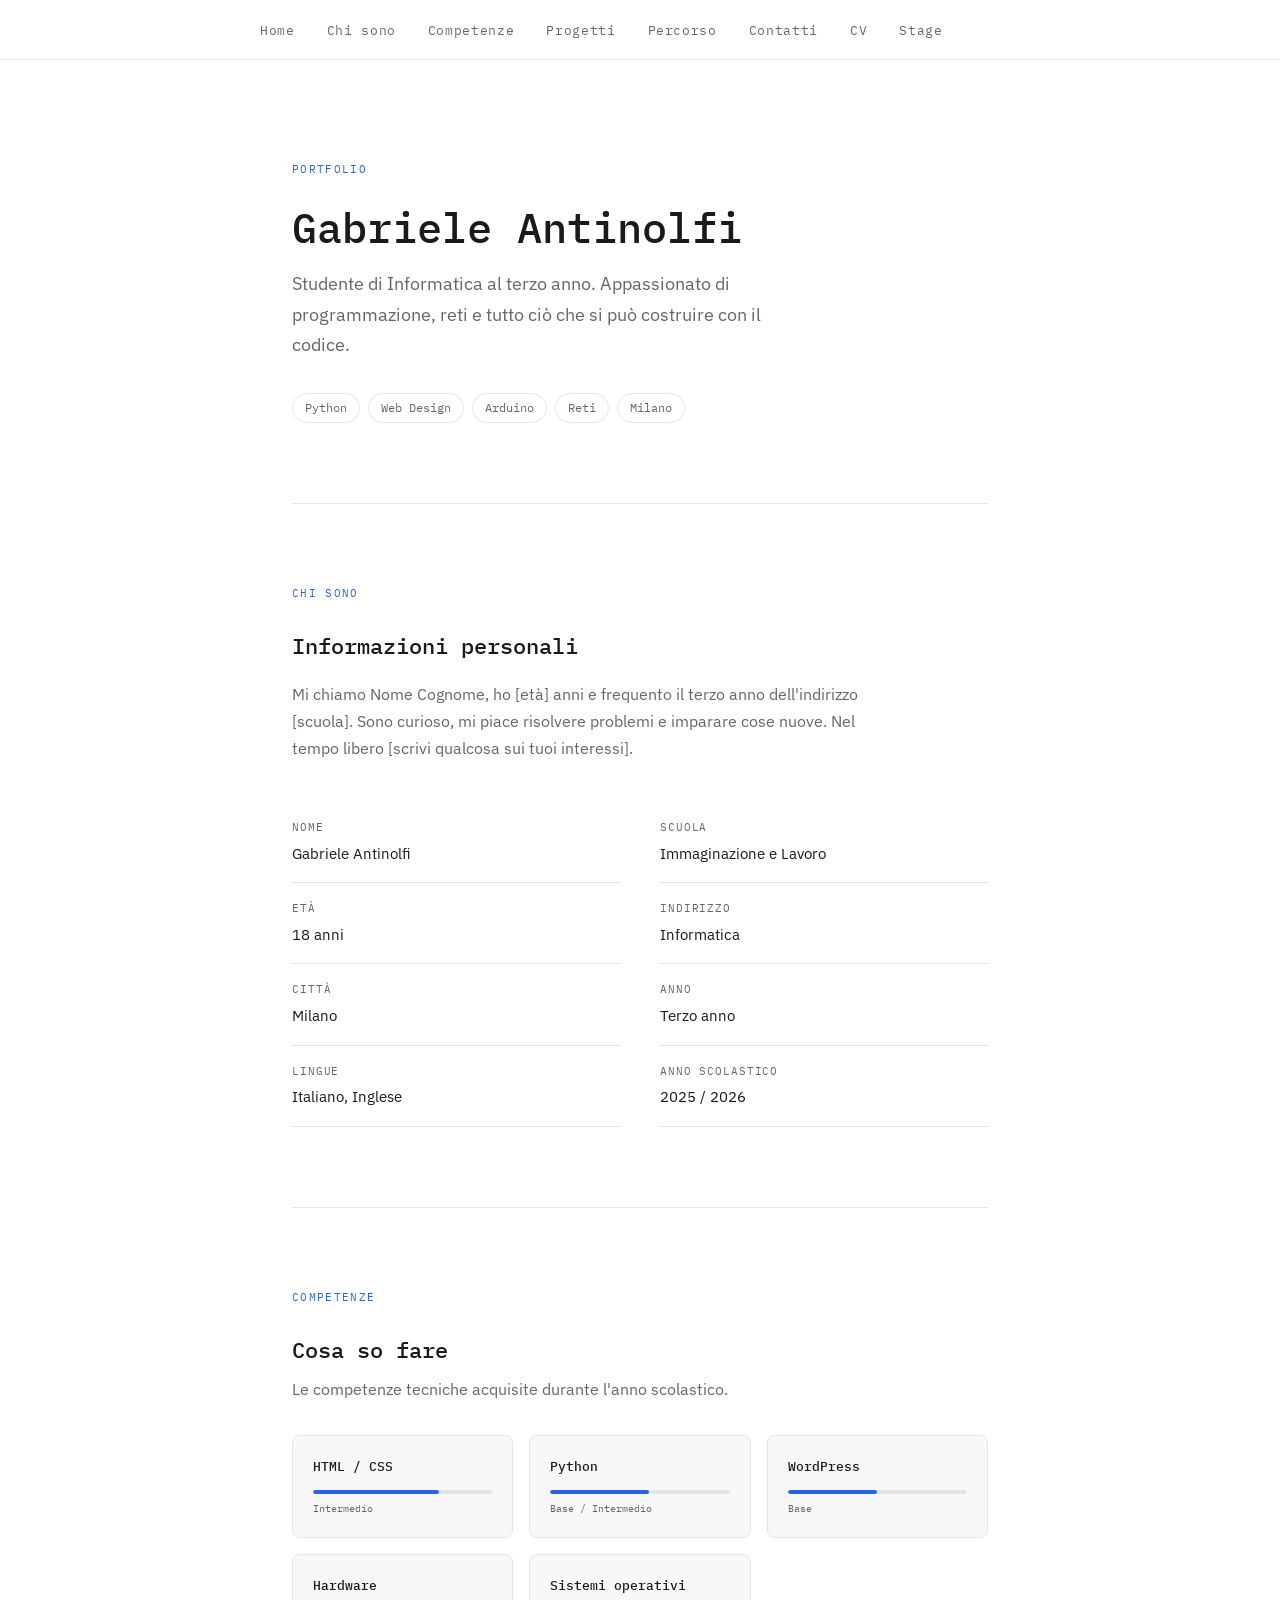
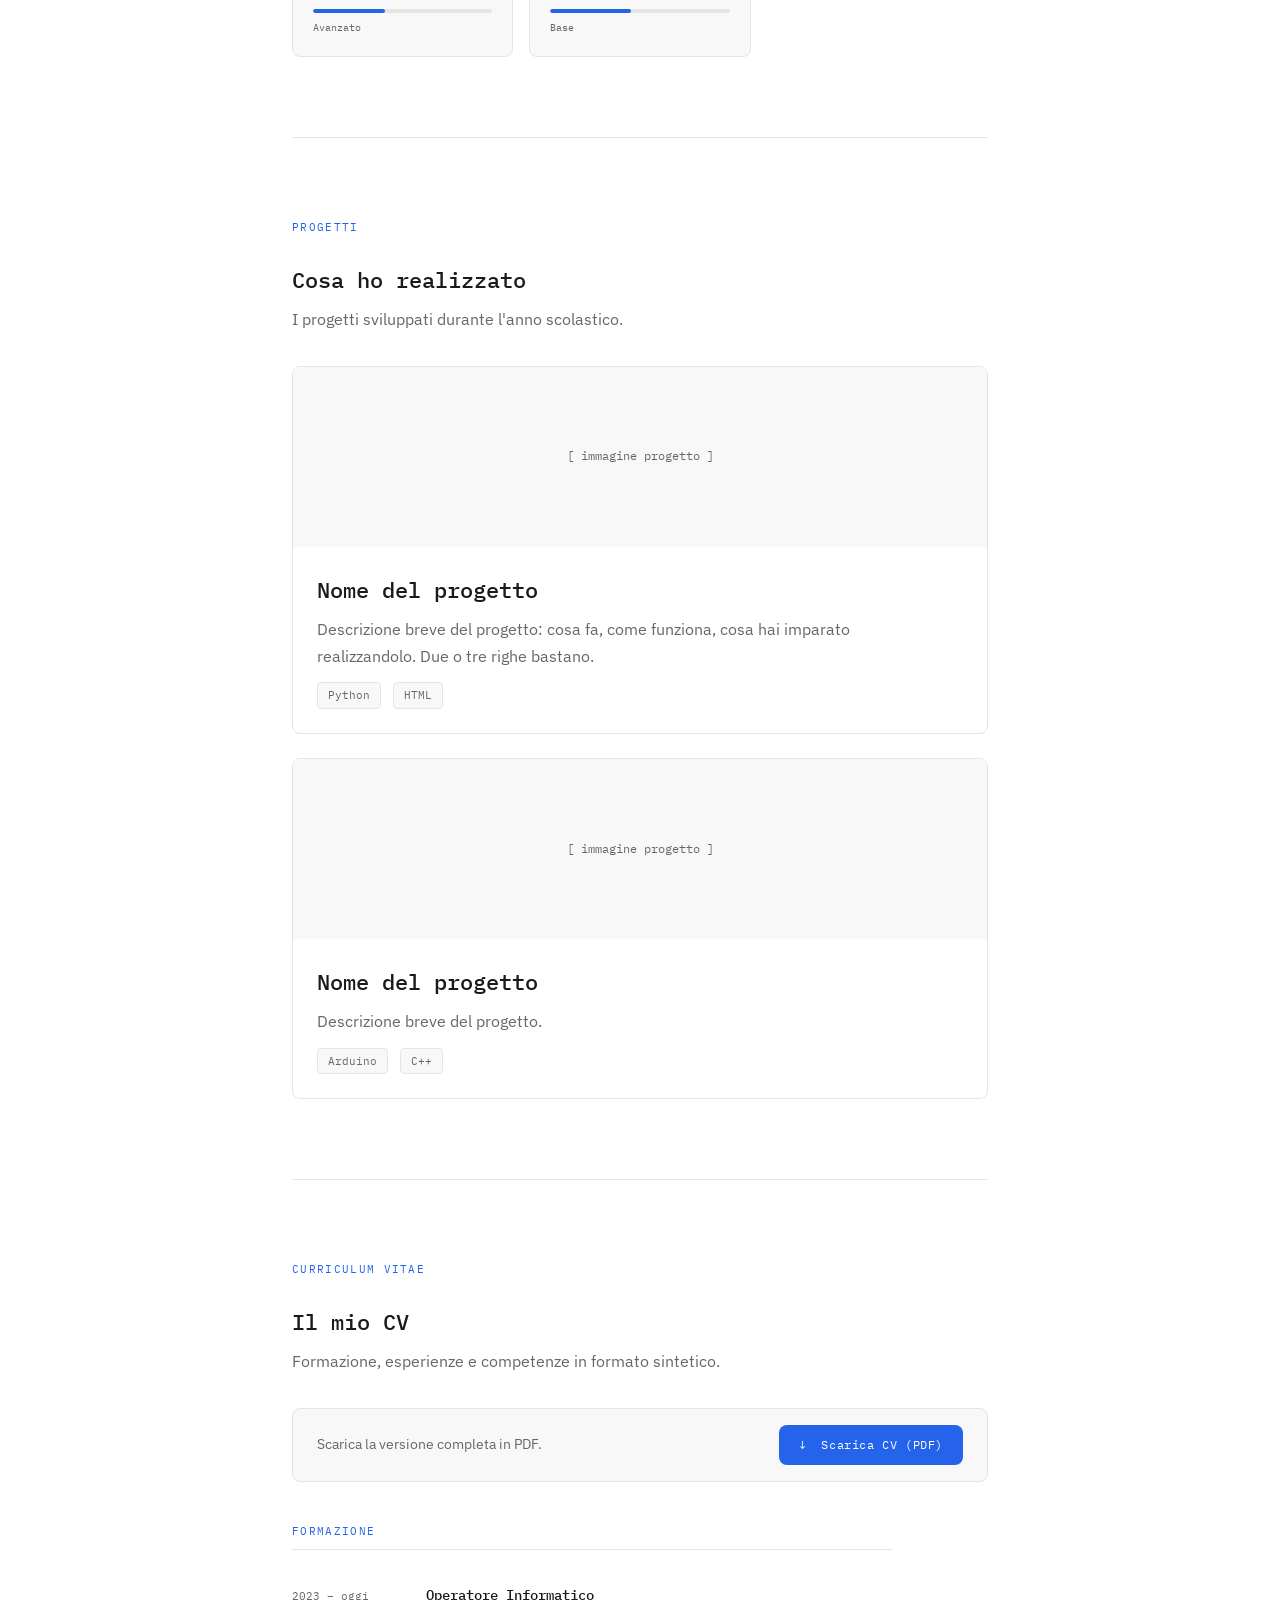
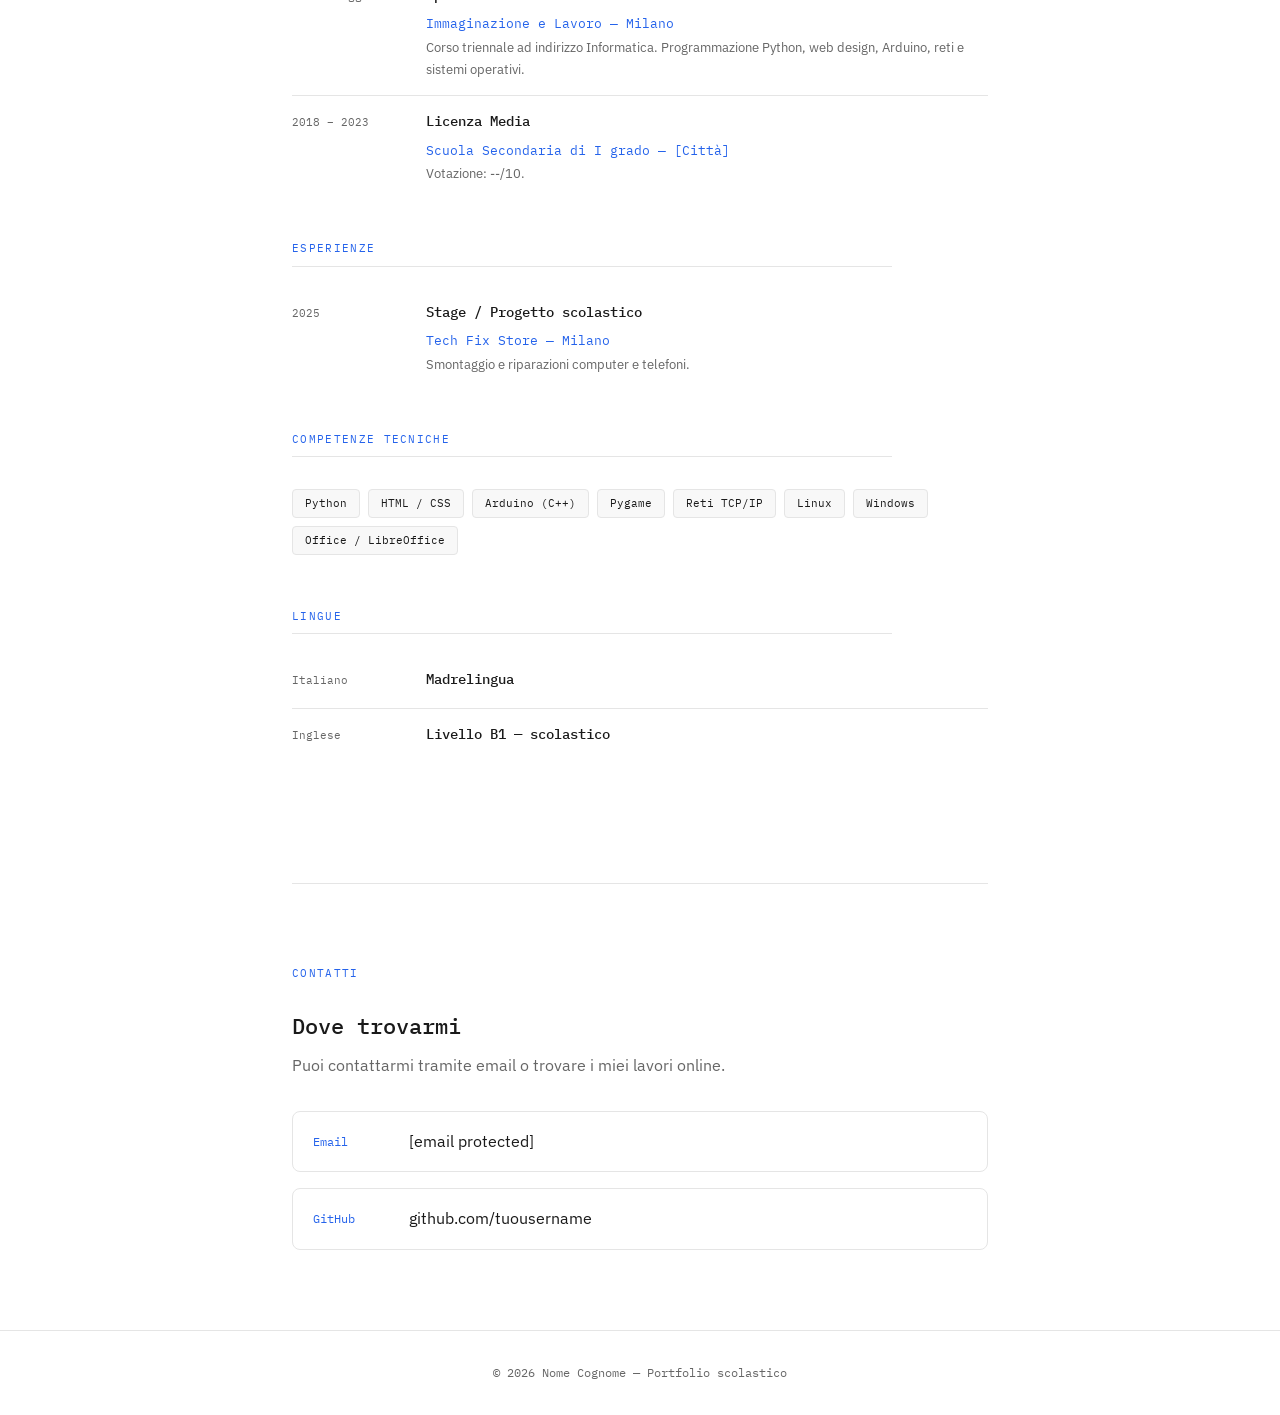
==== index.html @ 3f2f1a74 "Add files via upload" ====
<!DOCTYPE html>
<html lang="it">
<head>
  <meta charset="UTF-8" />
  <meta name="viewport" content="width=device-width, initial-scale=1.0"/>

  <!-- ✏️ MODIFICA: cambia il titolo con il tuo nome -->
  <title>Nome Cognome — Portfolio</title>

  <link rel="preconnect" href="https://fonts.googleapis.com">
  <link href="https://fonts.googleapis.com/css2?family=IBM+Plex+Sans:wght@300;400;500&family=IBM+Plex+Mono:wght@400;500&display=swap" rel="stylesheet">
  <link rel="stylesheet" href="style.css">
</head>

<body>

  <!-- NAVIGAZIONE -->
  <nav>
    <ul>
      <!-- ✏️ puoi cambiare le voci del menu -->
      <li><a href="#hero">Home</a></li>
      <li><a href="#chi-sono">Chi sono</a></li>
      <li><a href="#competenze">Competenze</a></li>
      <li><a href="#progetti">Progetti</a></li>
      <li><a href="#percorso">Percorso</a></li>
      <li><a href="#contatti">Contatti</a></li>
      <li><a href="#cv">CV</a></li>
      <li><a href="./stage.html">Stage</a></li>
    </ul>
  </nav>

  <main>

    <!-- ==========================================
         HERO — presentazione iniziale
         ========================================== -->
    <section id="hero">
      <p class="etichetta">Portfolio</p>

      <!-- ✏️ MODIFICA: il tuo nome e cognome -->
      <h1>Gabriele Antinolfi</h1>

      <!-- ✏️ MODIFICA: una frase breve su di te -->
      <p class="sottotitolo">
        Studente di Informatica al terzo anno. Appassionato di programmazione,
        reti e tutto ciò che si può costruire con il codice.
      </p>

      <!-- ✏️ MODIFICA: le parole chiave che ti descrivono -->
      <div class="tag-list">
        <span class="tag">Python</span>
        <span class="tag">Web Design</span>
        <span class="tag">Arduino</span>
        <span class="tag">Reti</span>
        <span class="tag">Milano</span>
      </div>
    </section>

    <!-- ==========================================
         CHI SONO
         ========================================== -->
    <section id="chi-sono">
      <p class="etichetta">Chi sono</p>
      <h2>Informazioni personali</h2>

      <!-- ✏️ MODIFICA: scrivi qualcosa su di te -->
      <p style="margin-top: 16px;">
        Mi chiamo Nome Cognome, ho [età] anni e frequento il terzo anno
        dell'indirizzo [scuola]. Sono curioso,
        mi piace risolvere problemi e imparare cose nuove.
        Nel tempo libero [scrivi qualcosa sui tuoi interessi].
      </p>

      <div class="griglia-2col" style="margin-top: 40px;">
        <div>
          <!-- ✏️ MODIFICA: le tue informazioni -->
          <div class="info-riga">
            <span>Nome</span>
            <span>Gabriele Antinolfi</span>
          </div>
          <div class="info-riga">
            <span>Età</span>
            <span>18 anni</span>
          </div>
          <div class="info-riga">
            <span>Città</span>
            <span>Milano</span>
          </div>
          <div class="info-riga">
            <span>Lingue</span>
            <span>Italiano, Inglese</span>
          </div>
        </div>
        <div>
          <div class="info-riga">
            <span>Scuola</span>
            <span>Immaginazione e Lavoro</span>
          </div>
          <div class="info-riga">
            <span>Indirizzo</span>
            <span>Informatica</span>
          </div>
          <div class="info-riga">
            <span>Anno</span>
            <span>Terzo anno</span>
          </div>
          <div class="info-riga">
            <span>Anno scolastico</span>
            <span>2025 / 2026</span>
          </div>
        </div>
      </div>
    </section>

    <!-- ==========================================
         COMPETENZE
         ========================================== -->
    <section id="competenze">
      <p class="etichetta">Competenze</p>
      <h2>Cosa so fare</h2>
      <p style="margin-top: 8px;">
        Le competenze tecniche acquisite durante l'anno scolastico.
      </p>

      <!-- ✏️ MODIFICA: le tue competenze e il livello (da 0% a 100%) -->
      <div class="competenze-griglia">

        <div class="competenza-card">
          <h3>HTML / CSS</h3>
          <div class="barra-contenitore">
            <div class="barra" style="width: 70%"></div>
          </div>
          <p class="livello-label">Intermedio</p>
        </div>

        <div class="competenza-card">
          <h3>Python</h3>
          <div class="barra-contenitore">
            <div class="barra" style="width: 55%"></div>
          </div>
          <p class="livello-label">Base / Intermedio</p>
        </div>

        <div class="competenza-card">
          <h3>WordPress</h3>
          <div class="barra-contenitore">
            <div class="barra" style="width: 50%"></div>
          </div>
          <p class="livello-label">Base</p>
        </div>

        <div class="competenza-card">
          <h3>Hardware</h3>
          <div class="barra-contenitore">
            <div class="barra" style="width: 40%"></div>
          </div>
          <p class="livello-label">Avanzato</p>
        </div>

        <div class="competenza-card">
          <h3>Sistemi operativi</h3>
          <div class="barra-contenitore">
            <div class="barra" style="width: 45%"></div>
          </div>
          <p class="livello-label">Base</p>
        </div>

        <!-- ✏️ aggiungi altre competenze copiando il blocco sopra -->

      </div>
    </section>

    <!-- ==========================================
         PROGETTI
         ========================================== -->
    <section id="progetti">
      <p class="etichetta">Progetti</p>
      <h2>Cosa ho realizzato</h2>
      <p style="margin-top: 8px;">
        I progetti sviluppati durante l'anno scolastico.
      </p>

      <div class="progetti-lista">

        <!-- PROGETTO 1 — ✏️ MODIFICA con il tuo progetto -->
        <div class="progetto-card">
          <div class="progetto-immagine">
            <!-- ✏️ sostituisci questo placeholder con un'immagine del progetto:
                 <img src="screenshot-progetto.jpg" alt="Nome progetto" style="width:100%;height:100%;object-fit:cover;">
            -->
            [ immagine progetto ]
          </div>
          <div class="progetto-corpo">
            <h2>Nome del progetto</h2>
            <p style="margin-top: 8px;">
              Descrizione breve del progetto: cosa fa, come funziona, cosa hai imparato
              realizzandolo. Due o tre righe bastano.
            </p>
            <div class="progetto-meta">
              <!-- ✏️ aggiungi i linguaggi / strumenti usati -->
              <span class="badge">Python</span>
              <span class="badge">HTML</span>
            </div>
            <!-- ✏️ se hai un link al progetto, inseriscilo qui -->
            <!-- <a href="#" class="progetto-link">→ Vedi il progetto</a> -->
          </div>
        </div>

        <!-- PROGETTO 2 — ✏️ MODIFICA con il tuo progetto -->
        <div class="progetto-card">
          <div class="progetto-immagine">[ immagine progetto ]</div>
          <div class="progetto-corpo">
            <h2>Nome del progetto</h2>
            <p style="margin-top: 8px;">
              Descrizione breve del progetto.
            </p>
            <div class="progetto-meta">
              <span class="badge">Arduino</span>
              <span class="badge">C++</span>
            </div>
          </div>
        </div>

        <!-- ✏️ copia un blocco qui sopra per aggiungere altri progetti -->

      </div>
    </section>

    <!-- ==========================================
         CV
         ========================================== -->
    <section id="cv">
      <p class="etichetta">Curriculum Vitae</p>
      <h2>Il mio CV</h2>
      <p style="margin-top: 8px;">
        Formazione, esperienze e competenze in formato sintetico.
      </p>

      <!-- BOTTONE DOWNLOAD PDF -->
      <div class="cv-download-bar">
        <p>Scarica la versione completa in PDF.</p>
        <!-- ✏️ MODIFICA: sostituisci "cv.pdf" con il nome del tuo file PDF -->
        <a href="cv.pdf" download="NomeCognome_CV.pdf" class="btn-scarica">
          ↓ &nbsp;Scarica CV (PDF)
        </a>
      </div>

      <!-- FORMAZIONE -->
      <div class="cv-blocco">
        <p class="cv-blocco-titolo">Formazione</p>

        <!-- ✏️ MODIFICA: il tuo percorso scolastico -->
        <div class="cv-riga">
          <span class="cv-periodo">2023 – oggi</span>
          <div class="cv-contenuto">
            <h3>Operatore Informatico</h3>
            <span class="cv-luogo">Immaginazione e Lavoro — Milano</span>
            <p>Corso triennale ad indirizzo Informatica. Programmazione Python,
               web design, Arduino, reti e sistemi operativi.</p>
          </div>
        </div>

        <div class="cv-riga">
          <span class="cv-periodo">2018 – 2023</span>
          <div class="cv-contenuto">
            <h3>Licenza Media</h3>
            <!-- ✏️ MODIFICA: la tua scuola media -->
            <span class="cv-luogo">Scuola Secondaria di I grado — [Città]</span>
            <p>Votazione: --/10.</p>
          </div>
        </div>

        <!-- ✏️ aggiungi altri blocchi copiando una cv-riga -->
      </div>

      <!-- ESPERIENZE -->
      <div class="cv-blocco">
        <p class="cv-blocco-titolo">Esperienze</p>

        <!-- ✏️ MODIFICA: aggiungi stage, lavori, volontariato, ecc. -->
        <div class="cv-riga">
          <span class="cv-periodo">2025</span>
          <div class="cv-contenuto">
            <h3>Stage / Progetto scolastico</h3>
            <!-- ✏️ MODIFICA: azienda o contesto -->
            <span class="cv-luogo">Tech Fix Store — Milano</span>
            <p>Smontaggio e riparazioni computer e telefoni.</p>
          </div>
        </div>

        <!-- ✏️ se non hai esperienze lavorative ancora, puoi rimuovere
             questa sezione o usarla per progetti extrascolastici -->
      </div>

      <!-- COMPETENZE TECNICHE -->
      <div class="cv-blocco">
        <p class="cv-blocco-titolo">Competenze tecniche</p>
        <!-- ✏️ MODIFICA: le tue competenze -->
        <div class="cv-skill-lista">
          <span class="cv-skill">Python</span>
          <span class="cv-skill">HTML / CSS</span>
          <span class="cv-skill">Arduino (C++)</span>
          <span class="cv-skill">Pygame</span>
          <span class="cv-skill">Reti TCP/IP</span>
          <span class="cv-skill">Linux</span>
          <span class="cv-skill">Windows</span>
          <span class="cv-skill">Office / LibreOffice</span>
        </div>
      </div>

      <!-- LINGUE -->
      <div class="cv-blocco">
        <p class="cv-blocco-titolo">Lingue</p>

        <div class="cv-riga">
          <span class="cv-periodo">Italiano</span>
          <div class="cv-contenuto">
            <h3>Madrelingua</h3>
          </div>
        </div>

        <div class="cv-riga">
          <span class="cv-periodo">Inglese</span>
          <div class="cv-contenuto">
            <!-- ✏️ MODIFICA: il tuo livello -->
            <h3>Livello B1 — scolastico</h3>
          </div>
        </div>
      </div>

    </section>

    <!-- ==========================================
         CONTATTI
         ========================================== -->
    <section id="contatti">
      <p class="etichetta">Contatti</p>
      <h2>Dove trovarmi</h2>
      <p style="margin-top: 8px;">
        Puoi contattarmi tramite email o trovare i miei lavori online.
      </p>

      <div class="contatti-lista">

        <!-- ✏️ MODIFICA: la tua email -->
        <a href="/cdn-cgi/l/email-protection#3b4f4e5a7b5e565a525715524f" class="contatto-riga">
          <span class="contatto-icona">Email</span>
          <span><span class="__cf_email__" data-cfemail="5d29283c1d38303c3431733429">[email&#160;protected]</span></span>
        </a>

        <!-- ✏️ MODIFICA: il tuo profilo GitHub (se ce l'hai) -->
        <a href="https://github.com/tuousername" class="contatto-riga" target="_blank">
          <span class="contatto-icona">GitHub</span>
          <span>github.com/tuousername</span>
        </a>

        <!-- ✏️ aggiungi altri link (LinkedIn, ecc.) copiando il blocco sopra
             oppure cancella quelli che non usi -->

      </div>
    </section>

    

  </main>

    <footer>
    <!-- ✏️ MODIFICA: il tuo nome -->
    © 2026 Nome Cognome — Portfolio scolastico
  </footer>

</body>
</html>
---- style.css ----
/* =============================================
   VARIABILI — modifica qui i colori del sito
   Cambiarle qui le cambia su TUTTE le pagine
   ============================================= */
:root {
  --colore-sfondo:     #ffffff;
  --colore-testo:      #1a1a1a;
  --colore-testo-muto: #666666;
  --colore-accento:    #2563eb;   /* ✏️ cambia questo colore con il tuo preferito */
  --colore-bordo:      #e5e5e5;
  --colore-card:       #f8f8f8;

  --font-titoli: 'IBM Plex Mono', monospace;
  --font-testo:  'IBM Plex Sans', sans-serif;

  --larghezza-max: 760px;
  --raggio:        8px;
}

/* =============================================
   RESET E BASE
   ============================================= */
*, *::before, *::after {
  box-sizing: border-box;
  margin: 0;
  padding: 0;
}

html {
  scroll-behavior: smooth;
}

body {
  background-color: var(--colore-sfondo);
  color: var(--colore-testo);
  font-family: var(--font-testo);
  font-size: 16px;
  line-height: 1.7;
}

/* =============================================
   NAVIGAZIONE
   ============================================= */
nav {
  position: sticky;
  top: 0;
  background-color: var(--colore-sfondo);
  border-bottom: 1px solid var(--colore-bordo);
  z-index: 100;
  padding: 0 32px;
}

nav ul {
  list-style: none;
  display: flex;
  gap: 32px;
  max-width: var(--larghezza-max);
  margin: 0 auto;
  padding: 16px 0;
}

nav a {
  text-decoration: none;
  color: var(--colore-testo-muto);
  font-size: 13px;
  font-family: var(--font-titoli);
  letter-spacing: 0.05em;
  transition: color 0.2s;
}

nav a:hover,
nav a.attivo {
  color: var(--colore-accento);
}

/* =============================================
   LAYOUT PRINCIPALE
   ============================================= */
main {
  max-width: var(--larghezza-max);
  margin: 0 auto;
  padding: 0 32px;
}

section {
  padding: 80px 0;
  border-bottom: 1px solid var(--colore-bordo);
}

section:last-child {
  border-bottom: none;
}

/* =============================================
   TIPOGRAFIA
   ============================================= */
.etichetta {
  font-family: var(--font-titoli);
  font-size: 11px;
  letter-spacing: 0.12em;
  text-transform: uppercase;
  color: var(--colore-accento);
  margin-bottom: 24px;
}

h1 {
  font-family: var(--font-titoli);
  font-size: clamp(28px, 5vw, 42px);
  font-weight: 500;
  line-height: 1.2;
  margin-bottom: 16px;
}

/* h1 nella pagina stage è leggermente più piccolo */
.pagina-stage h1 {
  font-size: clamp(24px, 4vw, 36px);
}

h2 {
  font-family: var(--font-titoli);
  font-size: 22px;
  font-weight: 500;
  margin-bottom: 8px;
}

h3 {
  font-family: var(--font-titoli);
  font-size: 15px;
  font-weight: 500;
  margin-bottom: 6px;
}

p {
  color: var(--colore-testo-muto);
  max-width: 600px;
}

a {
  color: var(--colore-accento);
}

/* =============================================
   SEZIONE HERO (intestazione — solo index)
   ============================================= */
#hero {
  padding: 100px 0 80px;
}

#hero .sottotitolo {
  font-size: 18px;
  color: var(--colore-testo-muto);
  margin-bottom: 32px;
  max-width: 520px;
}

.tag-list {
  display: flex;
  flex-wrap: wrap;
  gap: 8px;
  margin-top: 24px;
}

.tag {
  font-family: var(--font-titoli);
  font-size: 12px;
  padding: 4px 12px;
  border: 1px solid var(--colore-bordo);
  border-radius: 100px;
  color: var(--colore-testo-muto);
}

/* =============================================
   SEZIONE CHI SONO — griglia 2 colonne
   ============================================= */
.griglia-2col {
  display: grid;
  grid-template-columns: 1fr 1fr;
  gap: 40px;
  margin-top: 32px;
}

.info-riga {
  display: flex;
  flex-direction: column;
  gap: 4px;
  padding: 16px 0;
  border-bottom: 1px solid var(--colore-bordo);
}

.info-riga span:first-child {
  font-family: var(--font-titoli);
  font-size: 11px;
  text-transform: uppercase;
  letter-spacing: 0.08em;
  color: var(--colore-testo-muto);
}

.info-riga span:last-child {
  font-size: 15px;
  color: var(--colore-testo);
}

/* =============================================
   SEZIONE COMPETENZE
   ============================================= */
.competenze-griglia {
  display: grid;
  grid-template-columns: repeat(auto-fill, minmax(200px, 1fr));
  gap: 16px;
  margin-top: 32px;
}

.competenza-card {
  background: var(--colore-card);
  border: 1px solid var(--colore-bordo);
  border-radius: var(--raggio);
  padding: 20px;
}

.competenza-card h3 {
  font-size: 13px;
  margin-bottom: 12px;
  color: var(--colore-testo);
}

.barra-contenitore {
  background: var(--colore-bordo);
  border-radius: 4px;
  height: 4px;
  overflow: hidden;
}

.barra {
  height: 100%;
  background: var(--colore-accento);
  border-radius: 4px;
}

.livello-label {
  font-family: var(--font-titoli);
  font-size: 10px;
  color: var(--colore-testo-muto);
  margin-top: 6px;
}

/* =============================================
   SEZIONE PROGETTI
   ============================================= */
.progetti-lista {
  display: flex;
  flex-direction: column;
  gap: 24px;
  margin-top: 32px;
}

.progetto-card {
  border: 1px solid var(--colore-bordo);
  border-radius: var(--raggio);
  overflow: hidden;
  transition: border-color 0.2s;
}

.progetto-card:hover {
  border-color: var(--colore-accento);
}

.progetto-immagine {
  width: 100%;
  height: 180px;
  background: var(--colore-card);
  display: flex;
  align-items: center;
  justify-content: center;
  font-family: var(--font-titoli);
  font-size: 12px;
  color: var(--colore-testo-muto);
  /* ✏️ puoi sostituire il colore di sfondo con un'immagine:
     background: url('immagine-progetto.jpg') center/cover; */
}

.progetto-corpo {
  padding: 24px;
}

.progetto-meta {
  display: flex;
  gap: 12px;
  margin-top: 12px;
  flex-wrap: wrap;
}

.badge {
  font-family: var(--font-titoli);
  font-size: 11px;
  padding: 3px 10px;
  border-radius: 4px;
  background: var(--colore-card);
  border: 1px solid var(--colore-bordo);
  color: var(--colore-testo-muto);
}

.progetto-link {
  display: inline-block;
  margin-top: 16px;
  font-family: var(--font-titoli);
  font-size: 12px;
  color: var(--colore-accento);
  text-decoration: none;
}

.progetto-link:hover {
  text-decoration: underline;
}

/* =============================================
   SEZIONE PERCORSO — timeline
   ============================================= */
.timeline {
  margin-top: 32px;
  display: flex;
  flex-direction: column;
  gap: 0;
}

.timeline-item {
  display: grid;
  grid-template-columns: 100px 1fr;
  gap: 24px;
  padding-bottom: 32px;
  position: relative;
}

.timeline-item::before {
  content: '';
  position: absolute;
  left: 91px;
  top: 6px;
  bottom: 0;
  width: 1px;
  background: var(--colore-bordo);
}

.timeline-item:last-child::before {
  display: none;
}

.timeline-anno {
  font-family: var(--font-titoli);
  font-size: 12px;
  color: var(--colore-testo-muto);
  padding-top: 2px;
  text-align: right;
}

.timeline-contenuto {
  padding-left: 20px;
  position: relative;
}

.timeline-contenuto::before {
  content: '';
  position: absolute;
  left: -4px;
  top: 7px;
  width: 8px;
  height: 8px;
  border-radius: 50%;
  background: var(--colore-accento);
}

/* =============================================
   SEZIONE CONTATTI
   ============================================= */
.contatti-lista {
  margin-top: 32px;
  display: flex;
  flex-direction: column;
  gap: 16px;
}

.contatto-riga {
  display: flex;
  align-items: center;
  gap: 16px;
  padding: 16px 20px;
  border: 1px solid var(--colore-bordo);
  border-radius: var(--raggio);
  text-decoration: none;
  color: var(--colore-testo);
  transition: border-color 0.2s, background 0.2s;
}

.contatto-riga:hover {
  border-color: var(--colore-accento);
  background: var(--colore-card);
}

.contatto-icona {
  font-family: var(--font-titoli);
  font-size: 12px;
  color: var(--colore-accento);
  min-width: 80px;
}

/* =============================================
   SEZIONE CV
   ============================================= */
.cv-download-bar {
  display: flex;
  align-items: center;
  justify-content: space-between;
  background: var(--colore-card);
  border: 1px solid var(--colore-bordo);
  border-radius: var(--raggio);
  padding: 16px 24px;
  margin-top: 32px;
  margin-bottom: 40px;
  flex-wrap: wrap;
  gap: 12px;
}

.cv-download-bar p {
  font-size: 14px;
  max-width: none;
}

.btn-scarica {
  display: inline-flex;
  align-items: center;
  gap: 8px;
  background: var(--colore-accento);
  color: #fff;
  text-decoration: none;
  font-family: var(--font-titoli);
  font-size: 12px;
  letter-spacing: 0.05em;
  padding: 10px 20px;
  border-radius: var(--raggio);
  transition: opacity 0.2s;
  white-space: nowrap;
}

.btn-scarica:hover {
  opacity: 0.85;
  color: #fff;
}

.cv-blocco {
  margin-bottom: 40px;
}

.cv-blocco-titolo {
  font-family: var(--font-titoli);
  font-size: 11px;
  letter-spacing: 0.12em;
  text-transform: uppercase;
  color: var(--colore-accento);
  border-bottom: 1px solid var(--colore-bordo);
  padding-bottom: 8px;
  margin-bottom: 20px;
}

.cv-riga {
  display: grid;
  grid-template-columns: 110px 1fr;
  gap: 16px 24px;
  padding: 14px 0;
  border-bottom: 1px solid var(--colore-bordo);
  align-items: start;
}

.cv-riga:last-child {
  border-bottom: none;
}

.cv-periodo {
  font-family: var(--font-titoli);
  font-size: 11px;
  color: var(--colore-testo-muto);
  padding-top: 3px;
}

.cv-contenuto h3 {
  font-size: 14px;
  font-weight: 500;
  margin-bottom: 2px;
  color: var(--colore-testo);
}

.cv-contenuto .cv-luogo {
  font-size: 13px;
  color: var(--colore-accento);
  font-family: var(--font-titoli);
  margin-bottom: 4px;
}

.cv-contenuto p {
  font-size: 13px;
  color: var(--colore-testo-muto);
  max-width: none;
  margin: 0;
}

.cv-skill-lista {
  display: flex;
  flex-wrap: wrap;
  gap: 8px;
  padding: 12px 0;
}

.cv-skill {
  font-family: var(--font-titoli);
  font-size: 11px;
  padding: 4px 12px;
  border-radius: 4px;
  background: var(--colore-card);
  border: 1px solid var(--colore-bordo);
  color: var(--colore-testo);
}

/* =============================================
   PAGINA STAGE — componenti specifici
   ============================================= */

/* Intestazione pagina stage */
#intro {
  padding: 80px 0 60px;
}

#intro p {
  margin-top: 12px;
  max-width: 520px;
}

/* Numerazione stage (cerchio colorato) */
.numero-stage {
  display: inline-flex;
  align-items: center;
  justify-content: center;
  width: 32px;
  height: 32px;
  border-radius: 50%;
  background: var(--colore-accento);
  color: #fff;
  font-family: var(--font-titoli);
  font-size: 14px;
  font-weight: 500;
  margin-bottom: 24px;
}

/* Scheda azienda */
.scheda-azienda {
  border: 1px solid var(--colore-bordo);
  border-radius: var(--raggio);
  overflow: hidden;
  margin-bottom: 40px;
}

.scheda-header {
  background: var(--colore-card);
  border-bottom: 1px solid var(--colore-bordo);
  padding: 20px 24px;
  display: flex;
  align-items: flex-start;
  justify-content: space-between;
  gap: 16px;
  flex-wrap: wrap;
}

.scheda-header h2 {
  font-size: 18px;
  margin-bottom: 0;
}

.scheda-header .settore-badge {
  font-family: var(--font-titoli);
  font-size: 11px;
  padding: 4px 12px;
  border: 1px solid var(--colore-bordo);
  border-radius: 100px;
  color: var(--colore-testo-muto);
  background: var(--colore-sfondo);
  white-space: nowrap;
}

.scheda-corpo {
  padding: 0;
}

.scheda-riga {
  display: grid;
  grid-template-columns: 160px 1fr;
  border-bottom: 1px solid var(--colore-bordo);
}

.scheda-riga:last-child {
  border-bottom: none;
}

.scheda-label {
  font-family: var(--font-titoli);
  font-size: 11px;
  text-transform: uppercase;
  letter-spacing: 0.08em;
  color: var(--colore-testo-muto);
  padding: 16px 24px;
  background: var(--colore-card);
  border-right: 1px solid var(--colore-bordo);
  display: flex;
  align-items: flex-start;
}

.scheda-valore {
  padding: 14px 24px;
  font-size: 15px;
  color: var(--colore-testo);
}

/* Lista attività dentro la scheda */
.attivita-lista {
  list-style: none;
  display: flex;
  flex-direction: column;
  gap: 6px;
  padding: 14px 24px;
}

.attivita-lista li {
  font-size: 15px;
  color: var(--colore-testo);
  display: flex;
  gap: 10px;
  align-items: flex-start;
}

.attivita-lista li::before {
  content: '—';
  color: var(--colore-accento);
  font-family: var(--font-titoli);
  flex-shrink: 0;
  margin-top: 1px;
}

/* Relazione */
.relazione-contenitore {
  margin-top: 8px;
}

.relazione-contenitore h3 {
  font-size: 13px;
  font-weight: 500;
  text-transform: uppercase;
  letter-spacing: 0.08em;
  color: var(--colore-testo-muto);
  margin-bottom: 16px;
}

.relazione-testo {
  display: flex;
  flex-direction: column;
  gap: 16px;
}

.relazione-paragrafo {
  border-left: 3px solid var(--colore-bordo);
  padding-left: 20px;
}

.relazione-paragrafo .para-titolo {
  font-family: var(--font-titoli);
  font-size: 12px;
  text-transform: uppercase;
  letter-spacing: 0.08em;
  color: var(--colore-accento);
  margin-bottom: 6px;
}

.relazione-paragrafo p {
  font-size: 15px;
  line-height: 1.75;
  /* ✏️ il testo della relazione va qui */
}

/* =============================================
   FOOTER
   ============================================= */
footer {
  border-top: 1px solid var(--colore-bordo);
  padding: 32px;
  text-align: center;
  font-family: var(--font-titoli);
  font-size: 12px;
  color: var(--colore-testo-muto);
}

/* =============================================
   RESPONSIVE (schermi piccoli)
   ============================================= */
@media (max-width: 600px) {
  main  { padding: 0 20px; }
  nav   { padding: 0 20px; }

  /* index */
  .griglia-2col      { grid-template-columns: 1fr; }
  .timeline-item     { grid-template-columns: 70px 1fr; }
  .cv-riga           { grid-template-columns: 1fr; gap: 4px; }
  .cv-periodo        { padding-top: 0; }
  .cv-download-bar   { flex-direction: column; align-items: flex-start; }

  /* stage */
  .scheda-riga       { grid-template-columns: 1fr; }
  .scheda-label      { border-right: none; border-bottom: 1px solid var(--colore-bordo); }
  .scheda-header     { flex-direction: column; gap: 8px; }
}
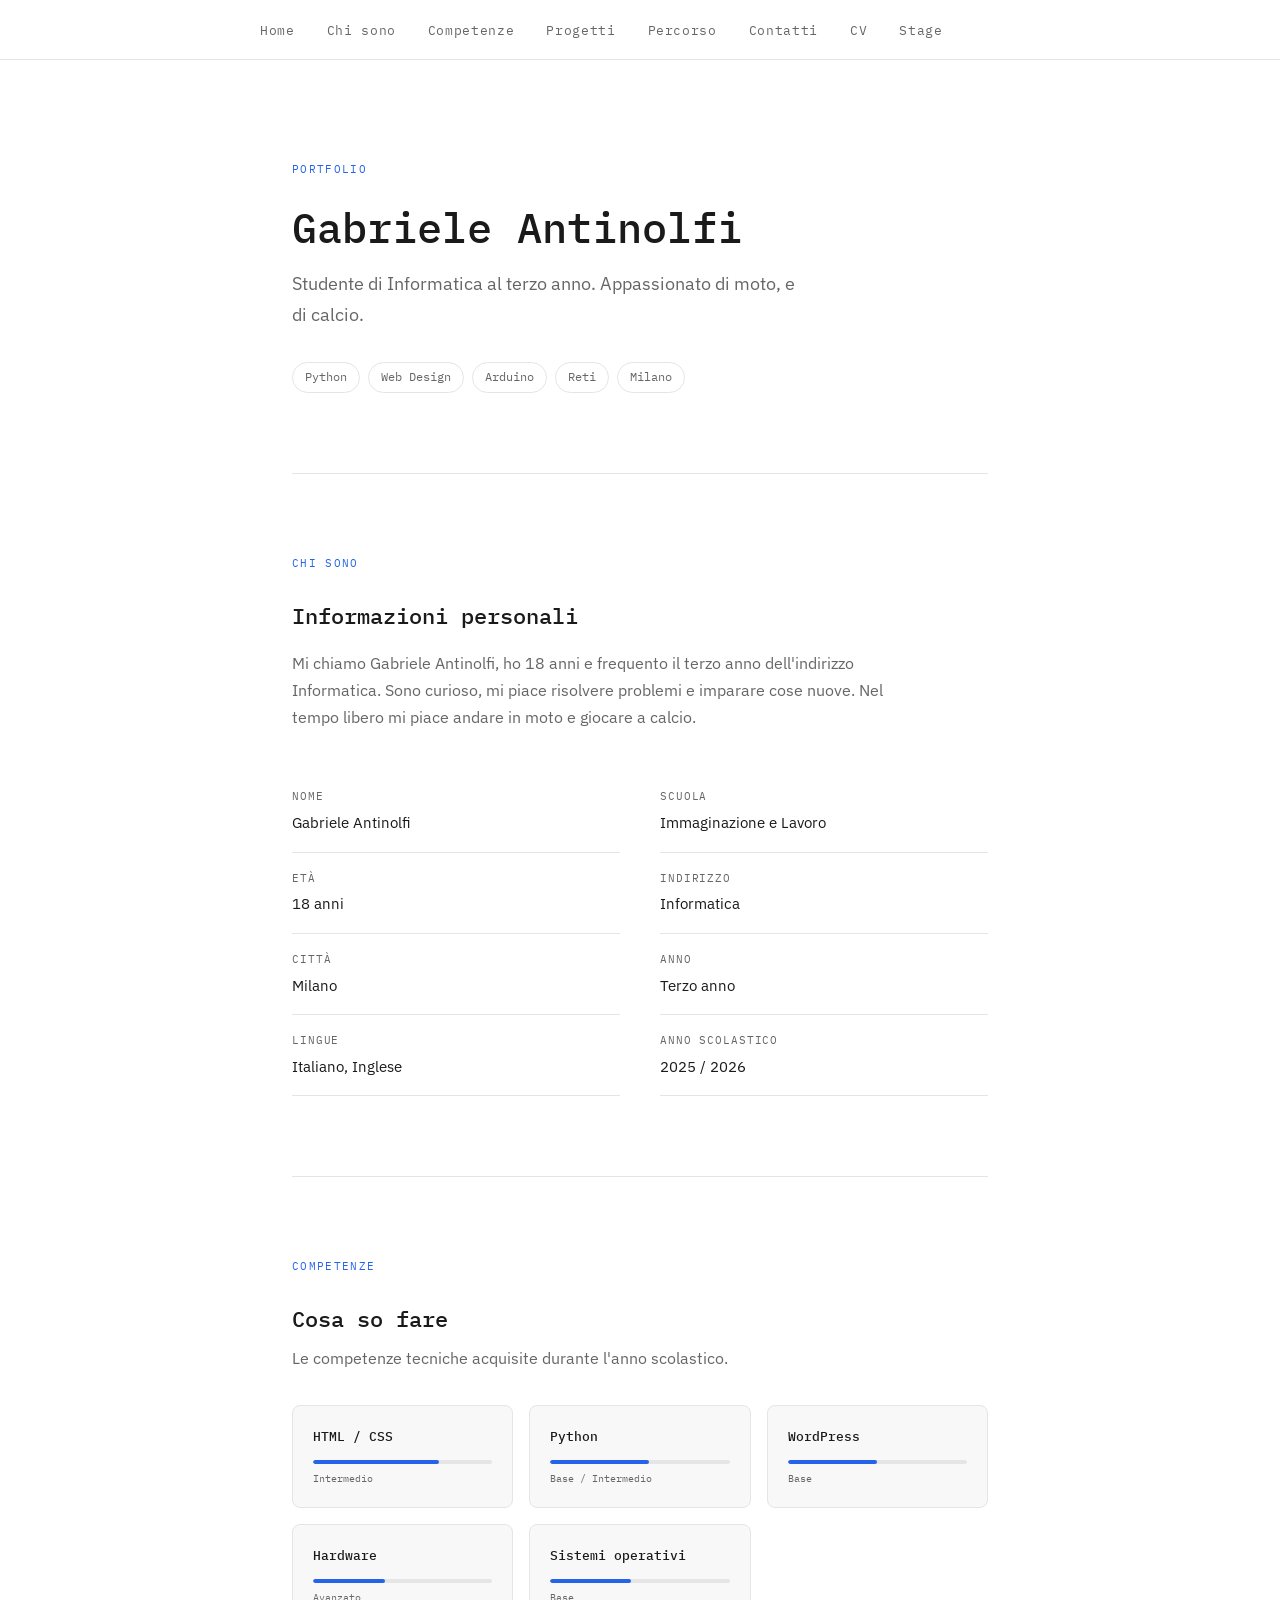
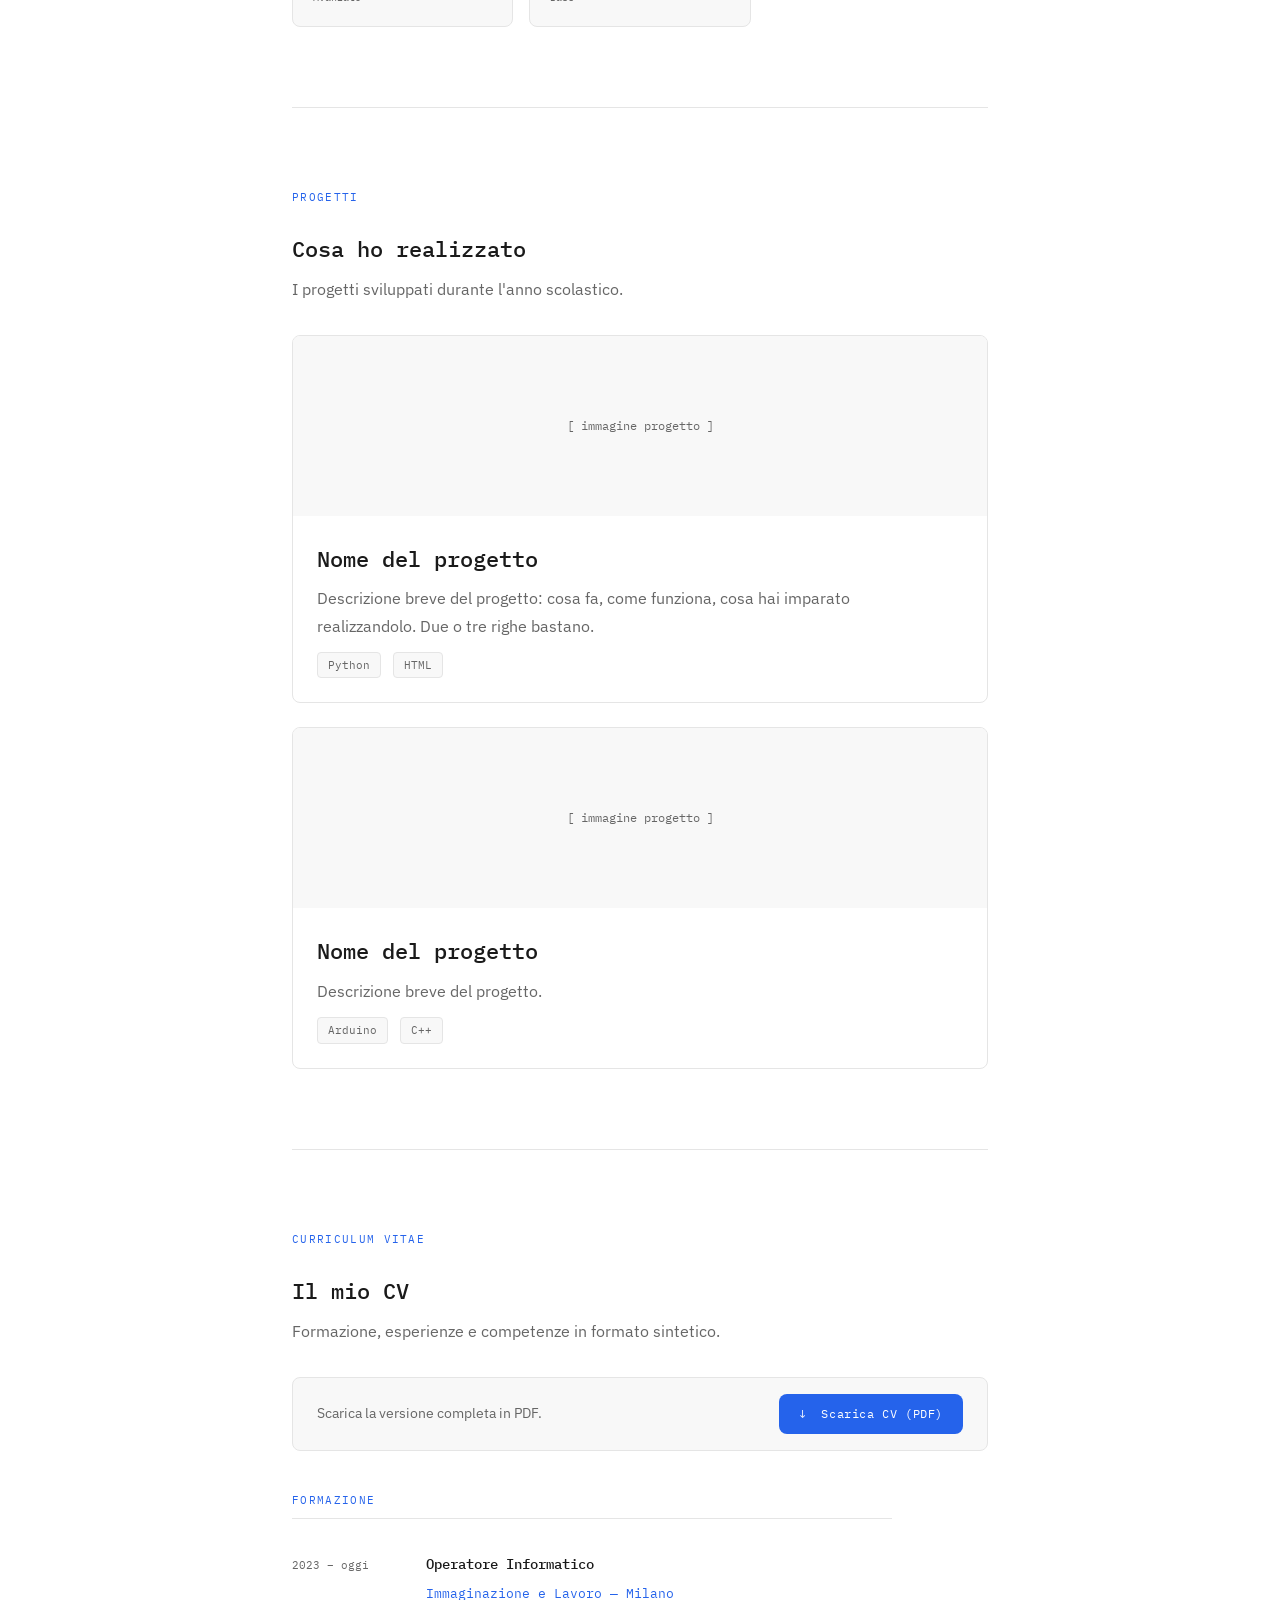
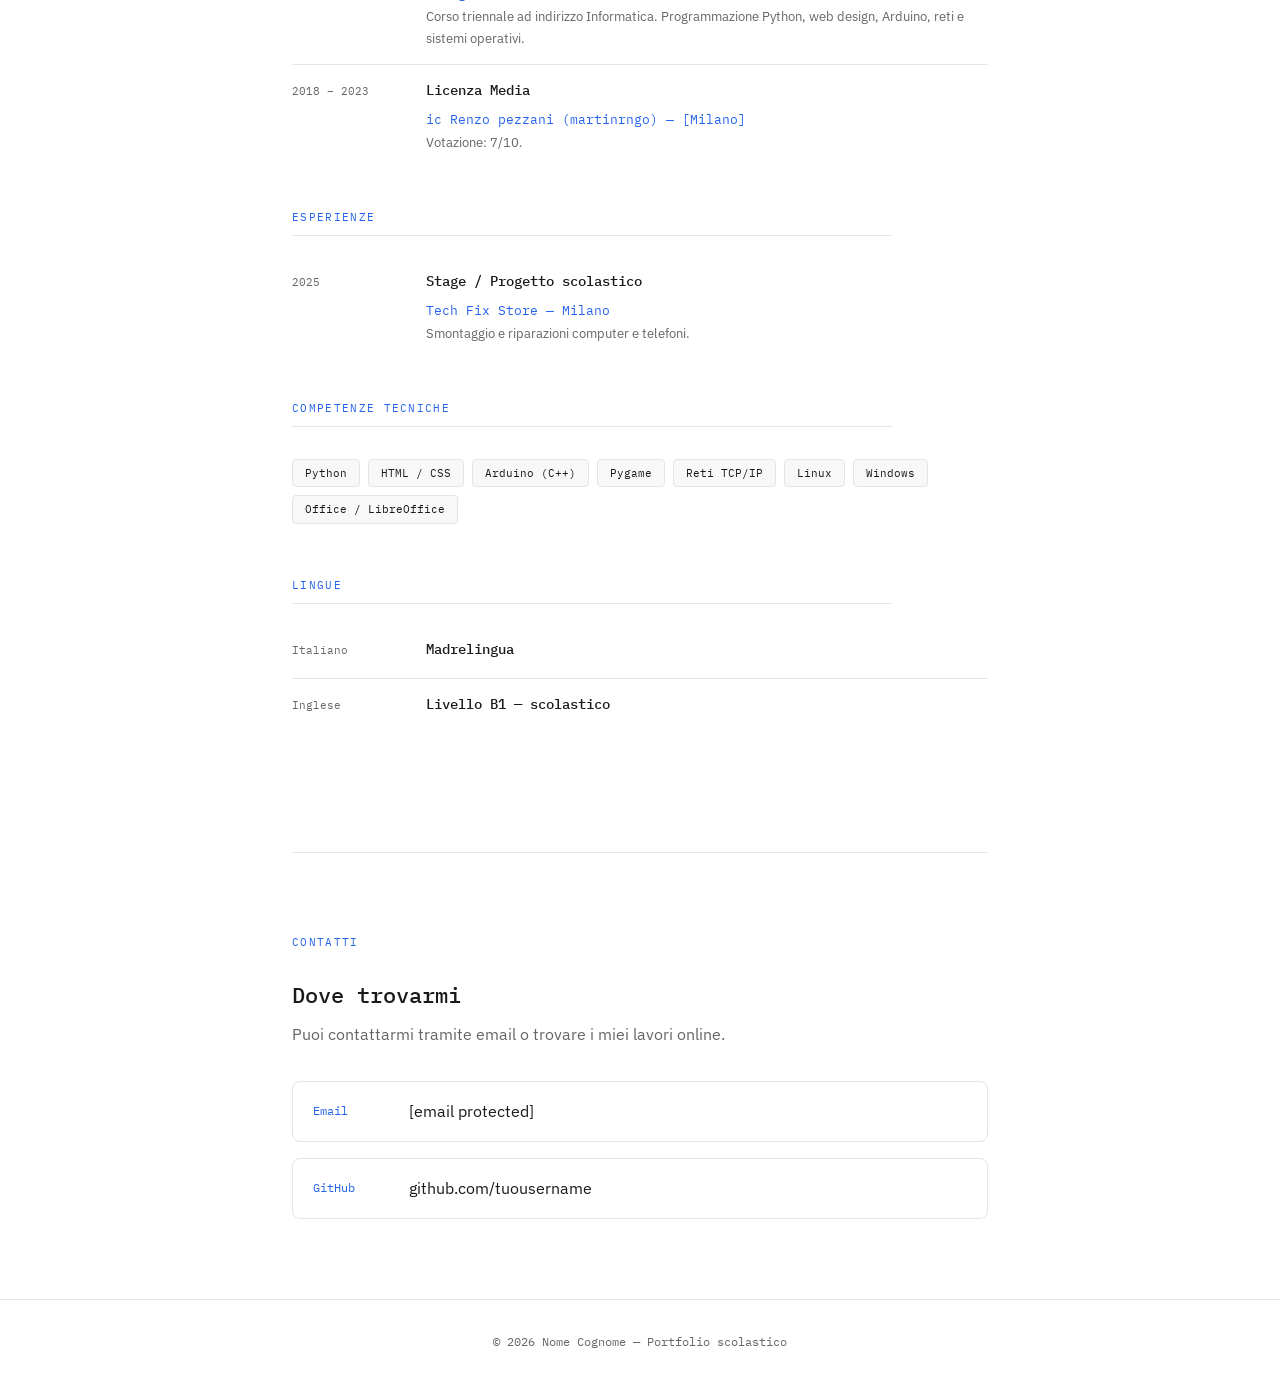
==== commit 272d15d7: "m,m,n" ====
--- a/index.html
+++ b/index.html
@@ -42,8 +42,8 @@
 
       <!-- ✏️ MODIFICA: una frase breve su di te -->
       <p class="sottotitolo">
-        Studente di Informatica al terzo anno. Appassionato di programmazione,
-        reti e tutto ciò che si può costruire con il codice.
+        Studente di Informatica al terzo anno. Appassionato di moto,
+        e di calcio.
       </p>
 
       <!-- ✏️ MODIFICA: le parole chiave che ti descrivono -->
@@ -65,10 +65,10 @@
 
       <!-- ✏️ MODIFICA: scrivi qualcosa su di te -->
       <p style="margin-top: 16px;">
-        Mi chiamo Nome Cognome, ho [età] anni e frequento il terzo anno
-        dell'indirizzo [scuola]. Sono curioso,
+        Mi chiamo Gabriele Antinolfi, ho 18 anni e frequento il terzo anno
+        dell'indirizzo Informatica. Sono curioso,
         mi piace risolvere problemi e imparare cose nuove.
-        Nel tempo libero [scrivi qualcosa sui tuoi interessi].
+        Nel tempo libero mi piace andare in moto e giocare a calcio.
       </p>
 
       <div class="griglia-2col" style="margin-top: 40px;">
@@ -265,8 +265,8 @@
           <div class="cv-contenuto">
             <h3>Licenza Media</h3>
             <!-- ✏️ MODIFICA: la tua scuola media -->
-            <span class="cv-luogo">Scuola Secondaria di I grado — [Città]</span>
-            <p>Votazione: --/10.</p>
+            <span class="cv-luogo">ic Renzo pezzani (martinrngo) — [Milano]</span>
+            <p>Votazione: 7/10.</p>
           </div>
         </div>
 
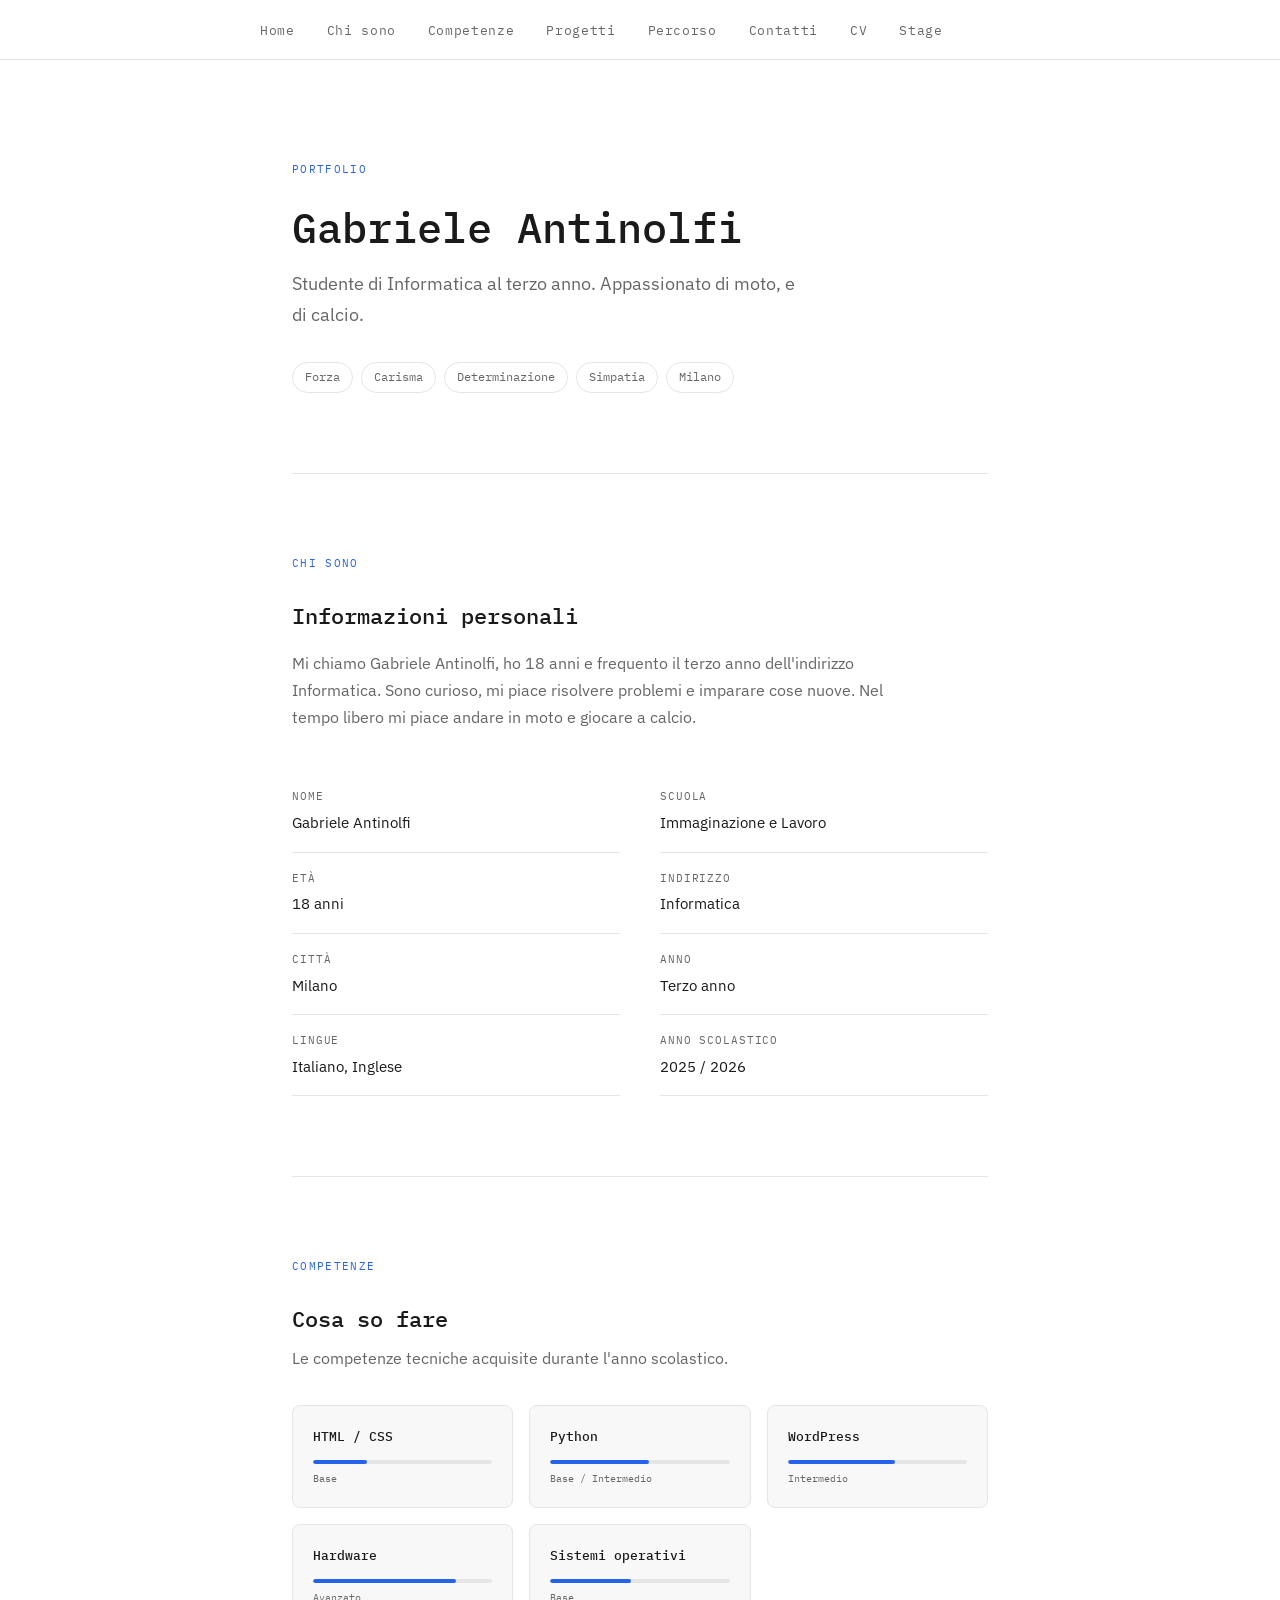
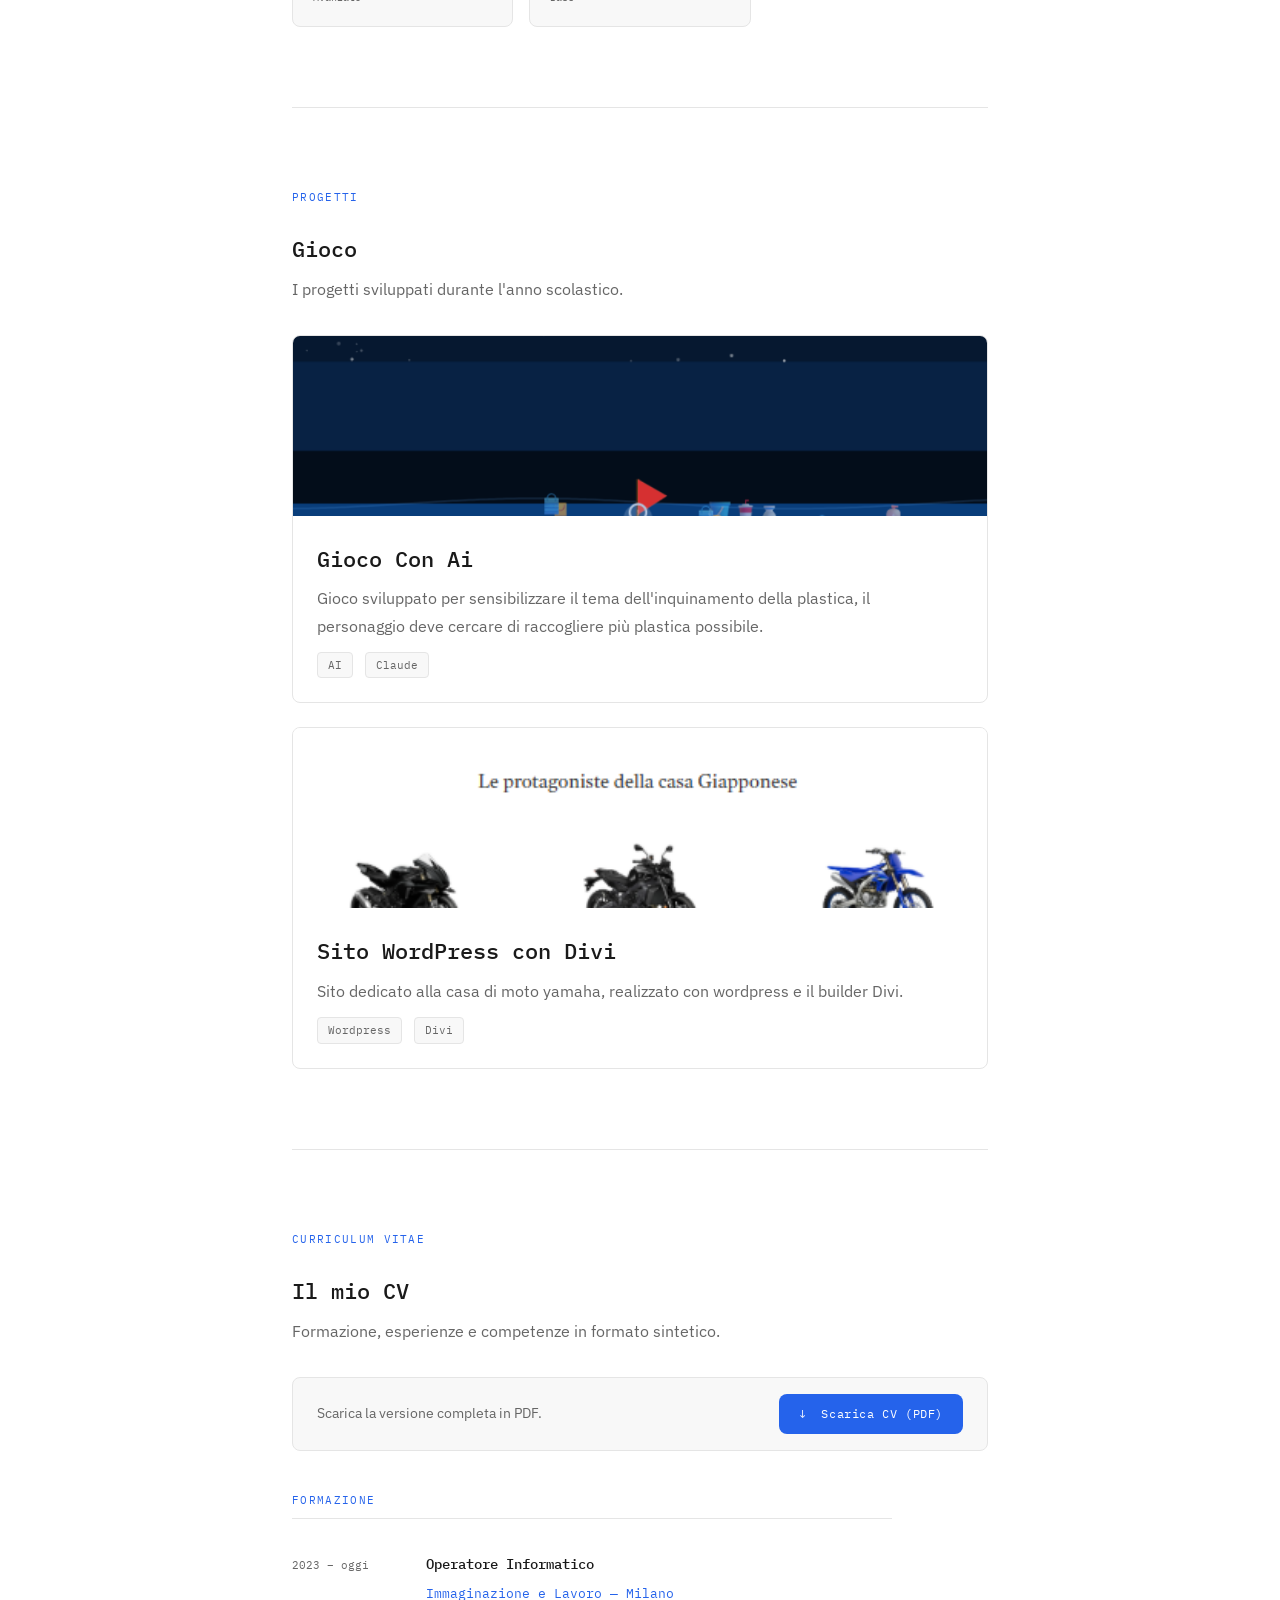
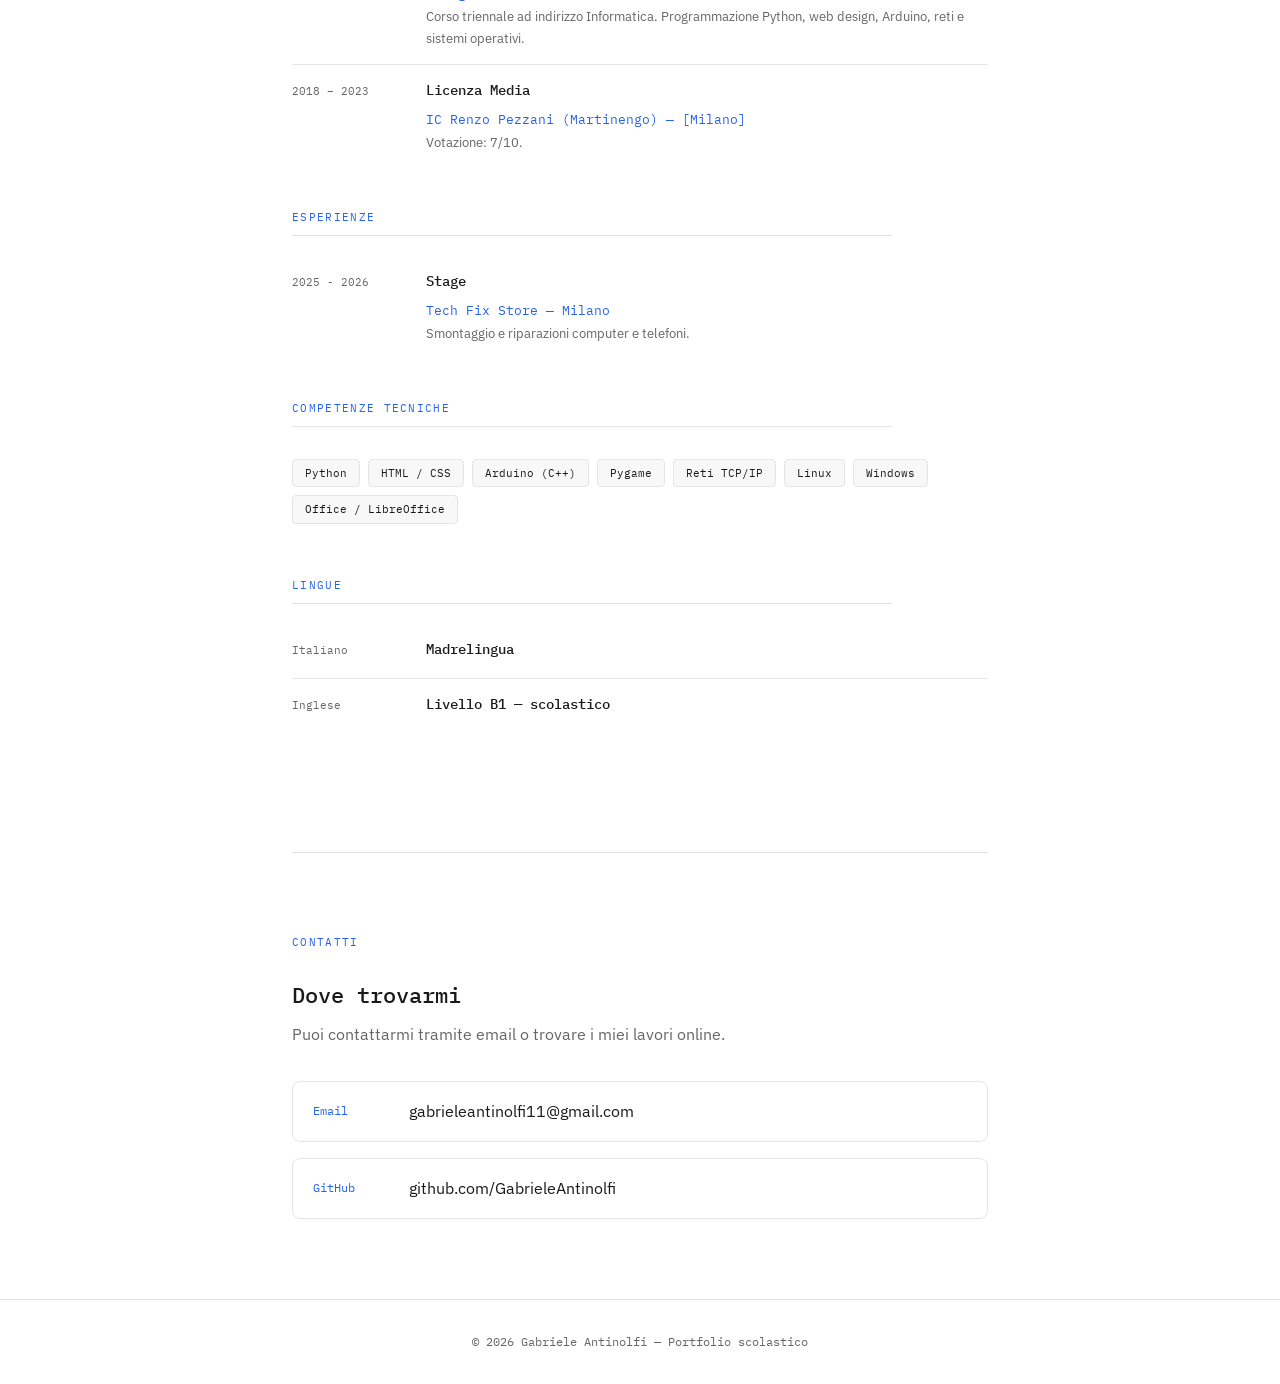
==== commit a0e4610a: "sito aggiornato" ====
--- a/index.html
+++ b/index.html
@@ -5,7 +5,7 @@
   <meta name="viewport" content="width=device-width, initial-scale=1.0"/>
 
   <!-- ✏️ MODIFICA: cambia il titolo con il tuo nome -->
-  <title>Nome Cognome — Portfolio</title>
+  <title>Gabriele Antinolfi— Portfolio</title>
 
   <link rel="preconnect" href="https://fonts.googleapis.com">
   <link href="https://fonts.googleapis.com/css2?family=IBM+Plex+Sans:wght@300;400;500&family=IBM+Plex+Mono:wght@400;500&display=swap" rel="stylesheet">
@@ -48,10 +48,10 @@
 
       <!-- ✏️ MODIFICA: le parole chiave che ti descrivono -->
       <div class="tag-list">
-        <span class="tag">Python</span>
-        <span class="tag">Web Design</span>
-        <span class="tag">Arduino</span>
-        <span class="tag">Reti</span>
+        <span class="tag">Forza</span>
+        <span class="tag">Carisma</span>
+        <span class="tag">Determinazione</span>
+        <span class="tag">Simpatia</span>
         <span class="tag">Milano</span>
       </div>
     </section>
@@ -128,31 +128,31 @@
         <div class="competenza-card">
           <h3>HTML / CSS</h3>
           <div class="barra-contenitore">
-            <div class="barra" style="width: 70%"></div>
+            <div class="barra" style="width: 30%"></div>
+          </div>
+          <p class="livello-label">Base</p>
+        </div>
+
+        <div class="competenza-card">
+          <h3>Python</h3>
+          <div class="barra-contenitore">
+            <div class="barra" style="width: 55%"></div>
+          </div>
+          <p class="livello-label">Base / Intermedio</p>
+        </div>
+
+        <div class="competenza-card">
+          <h3>WordPress</h3>
+          <div class="barra-contenitore">
+            <div class="barra" style="width: 60%"></div>
           </div>
           <p class="livello-label">Intermedio</p>
         </div>
 
         <div class="competenza-card">
-          <h3>Python</h3>
-          <div class="barra-contenitore">
-            <div class="barra" style="width: 55%"></div>
-          </div>
-          <p class="livello-label">Base / Intermedio</p>
-        </div>
-
-        <div class="competenza-card">
-          <h3>WordPress</h3>
-          <div class="barra-contenitore">
-            <div class="barra" style="width: 50%"></div>
-          </div>
-          <p class="livello-label">Base</p>
-        </div>
-
-        <div class="competenza-card">
           <h3>Hardware</h3>
           <div class="barra-contenitore">
-            <div class="barra" style="width: 40%"></div>
+            <div class="barra" style="width: 80%"></div>
           </div>
           <p class="livello-label">Avanzato</p>
         </div>
@@ -175,7 +175,7 @@
          ========================================== -->
     <section id="progetti">
       <p class="etichetta">Progetti</p>
-      <h2>Cosa ho realizzato</h2>
+      <h2>Gioco</h2>
       <p style="margin-top: 8px;">
         I progetti sviluppati durante l'anno scolastico.
       </p>
@@ -188,18 +188,17 @@
             <!-- ✏️ sostituisci questo placeholder con un'immagine del progetto:
                  <img src="screenshot-progetto.jpg" alt="Nome progetto" style="width:100%;height:100%;object-fit:cover;">
             -->
-            [ immagine progetto ]
+            <img src="./img/Screenshot 2026-05-19 085409.png " alt="Gioco con AI" style="width:100%;height:100%;object-fit:cover;">
           </div>
           <div class="progetto-corpo">
-            <h2>Nome del progetto</h2>
+            <h2>Gioco Con Ai</h2>
             <p style="margin-top: 8px;">
-              Descrizione breve del progetto: cosa fa, come funziona, cosa hai imparato
-              realizzandolo. Due o tre righe bastano.
+              Gioco sviluppato per sensibilizzare il tema dell'inquinamento della plastica, il personaggio deve cercare di raccogliere più plastica possibile.
             </p>
             <div class="progetto-meta">
               <!-- ✏️ aggiungi i linguaggi / strumenti usati -->
-              <span class="badge">Python</span>
-              <span class="badge">HTML</span>
+              <span class="badge">AI</span>
+              <span class="badge">Claude</span>
             </div>
             <!-- ✏️ se hai un link al progetto, inseriscilo qui -->
             <!-- <a href="#" class="progetto-link">→ Vedi il progetto</a> -->
@@ -208,15 +207,17 @@
 
         <!-- PROGETTO 2 — ✏️ MODIFICA con il tuo progetto -->
         <div class="progetto-card">
-          <div class="progetto-immagine">[ immagine progetto ]</div>
+          <div class="progetto-immagine">
+            <img src="./img/Screenshot 2026-05-19 093436.png " alt="Sito WordPress con Divi" style="width:100%;height:100%;object-fit:cover;">
+          </div>
           <div class="progetto-corpo">
-            <h2>Nome del progetto</h2>
+            <h2>Sito WordPress con Divi</h2>
             <p style="margin-top: 8px;">
-              Descrizione breve del progetto.
+              Sito dedicato alla casa di moto yamaha, realizzato con wordpress e il builder Divi.
             </p>
             <div class="progetto-meta">
-              <span class="badge">Arduino</span>
-              <span class="badge">C++</span>
+              <span class="badge">Wordpress</span>
+              <span class="badge">Divi</span>
             </div>
           </div>
         </div>
@@ -265,7 +266,7 @@
           <div class="cv-contenuto">
             <h3>Licenza Media</h3>
             <!-- ✏️ MODIFICA: la tua scuola media -->
-            <span class="cv-luogo">ic Renzo pezzani (martinrngo) — [Milano]</span>
+            <span class="cv-luogo">IC Renzo Pezzani (Martinengo) — [Milano]</span>
             <p>Votazione: 7/10.</p>
           </div>
         </div>
@@ -279,9 +280,9 @@
 
         <!-- ✏️ MODIFICA: aggiungi stage, lavori, volontariato, ecc. -->
         <div class="cv-riga">
-          <span class="cv-periodo">2025</span>
-          <div class="cv-contenuto">
-            <h3>Stage / Progetto scolastico</h3>
+          <span class="cv-periodo">2025 - 2026</span>
+          <div class="cv-contenuto">
+            <h3>Stage</h3>
             <!-- ✏️ MODIFICA: azienda o contesto -->
             <span class="cv-luogo">Tech Fix Store — Milano</span>
             <p>Smontaggio e riparazioni computer e telefoni.</p>
@@ -345,13 +346,13 @@
         <!-- ✏️ MODIFICA: la tua email -->
         <a href="/cdn-cgi/l/email-protection#3b4f4e5a7b5e565a525715524f" class="contatto-riga">
           <span class="contatto-icona">Email</span>
-          <span><span class="__cf_email__" data-cfemail="5d29283c1d38303c3431733429">[email&#160;protected]</span></span>
+          <span><span class="__cf_email__" data-cfemail="5d29283c1d38303c3431733429">gabrieleantinolfi11@gmail.com</span></span>
         </a>
 
         <!-- ✏️ MODIFICA: il tuo profilo GitHub (se ce l'hai) -->
         <a href="https://github.com/tuousername" class="contatto-riga" target="_blank">
           <span class="contatto-icona">GitHub</span>
-          <span>github.com/tuousername</span>
+          <span>github.com/GabrieleAntinolfi</span>
         </a>
 
         <!-- ✏️ aggiungi altri link (LinkedIn, ecc.) copiando il blocco sopra
@@ -366,7 +367,7 @@
 
     <footer>
     <!-- ✏️ MODIFICA: il tuo nome -->
-    © 2026 Nome Cognome — Portfolio scolastico
+    © 2026 Gabriele Antinolfi — Portfolio scolastico
   </footer>
 
 </body>
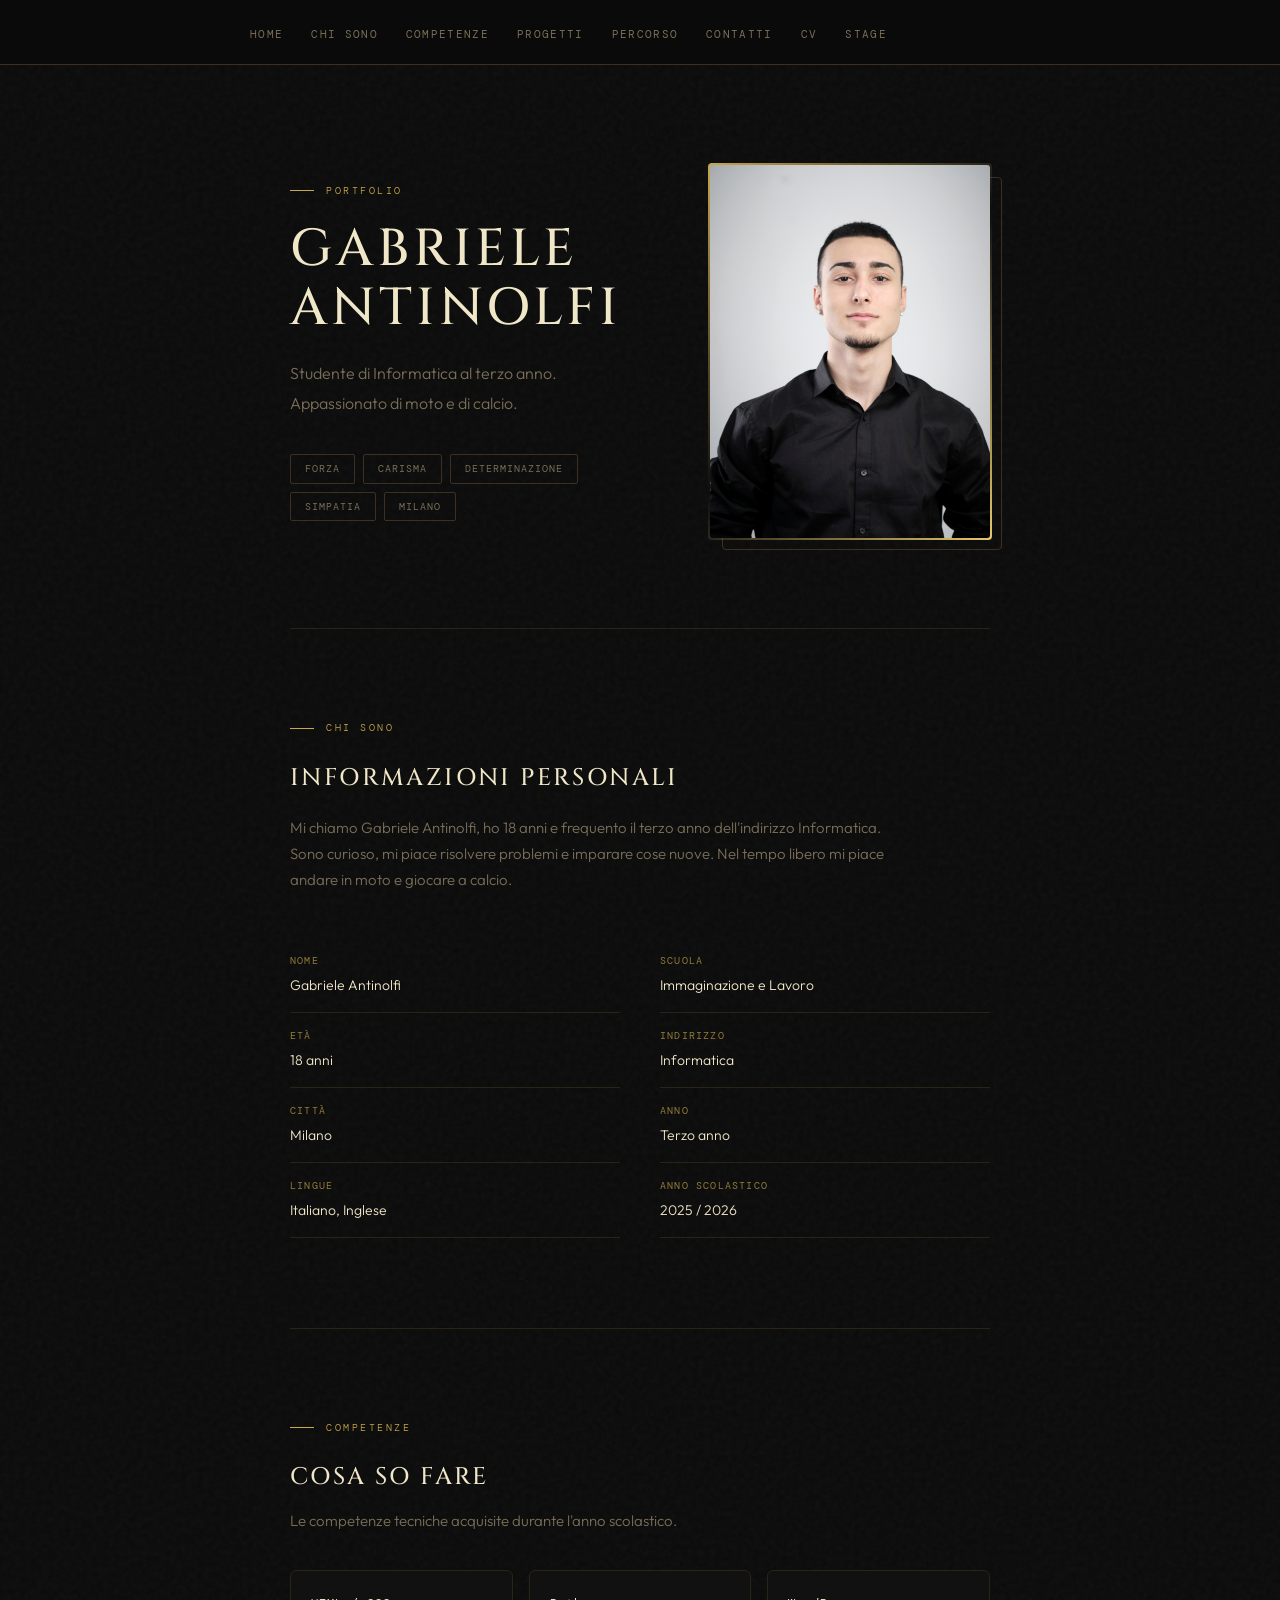
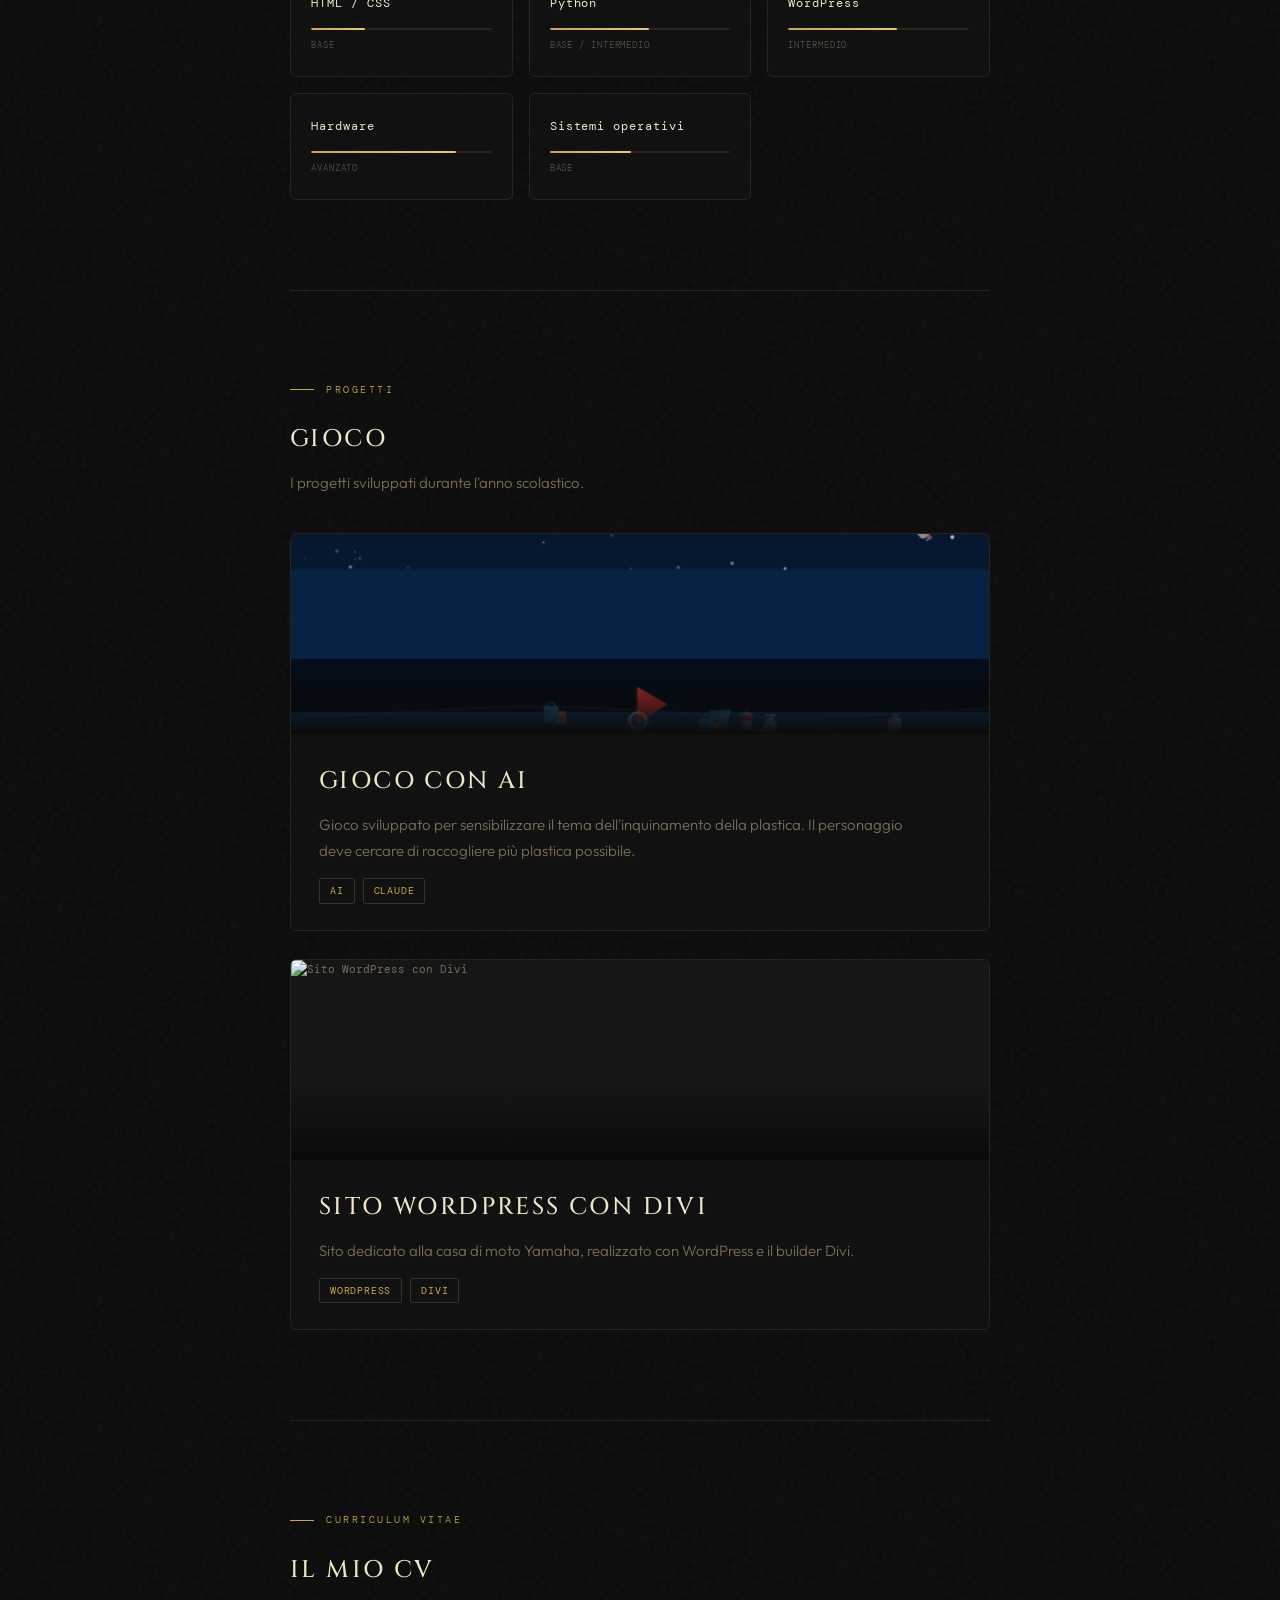
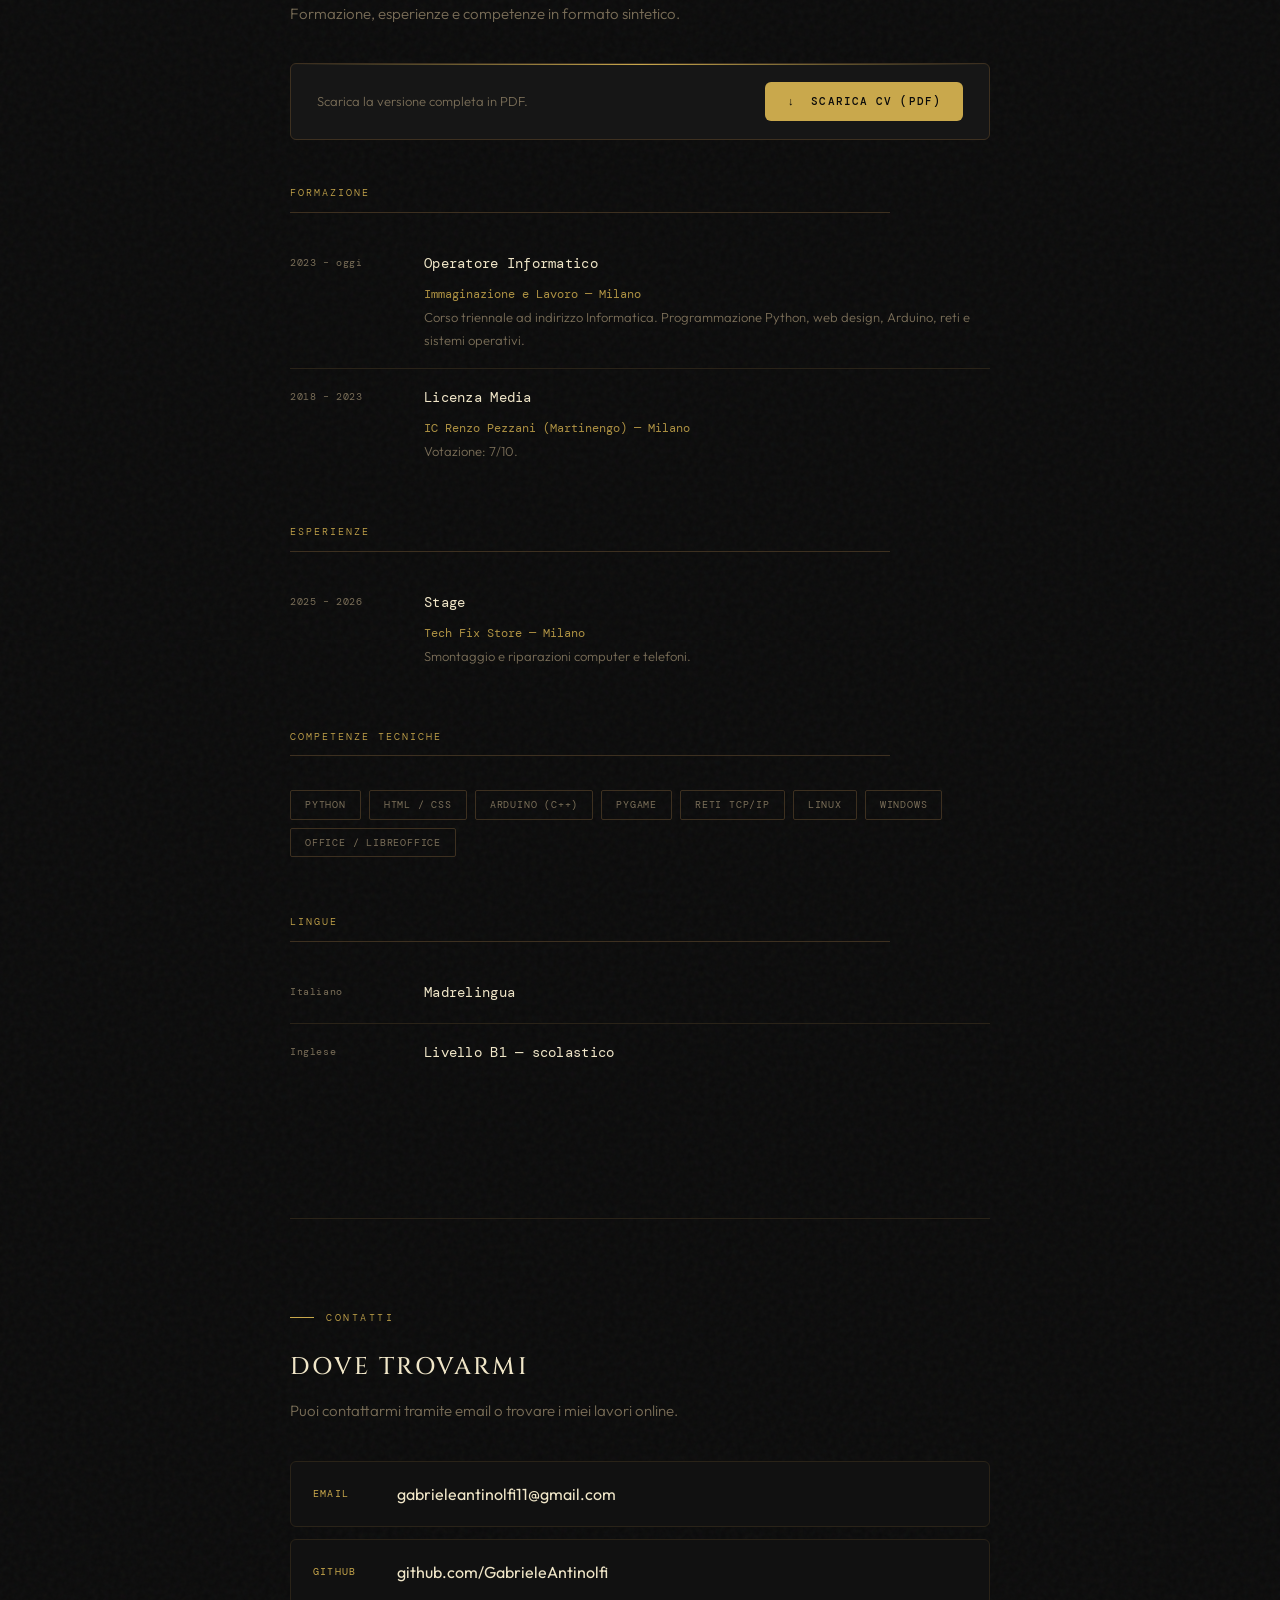
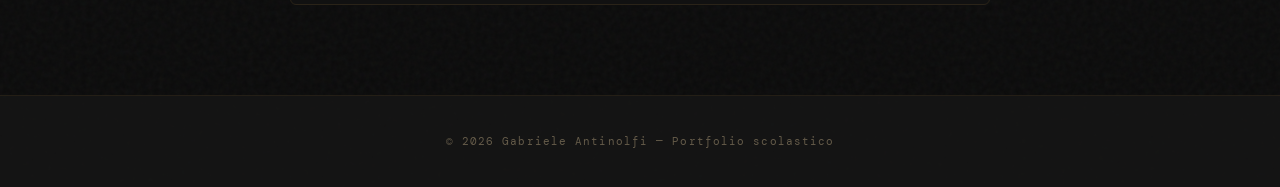
==== commit caa46a78: "ito" ====
--- a/index.html
+++ b/index.html
@@ -3,21 +3,17 @@
 <head>
   <meta charset="UTF-8" />
   <meta name="viewport" content="width=device-width, initial-scale=1.0"/>
-
-  <!-- ✏️ MODIFICA: cambia il titolo con il tuo nome -->
-  <title>Gabriele Antinolfi— Portfolio</title>
+  <title>Gabriele Antinolfi — Portfolio</title>
 
   <link rel="preconnect" href="https://fonts.googleapis.com">
-  <link href="https://fonts.googleapis.com/css2?family=IBM+Plex+Sans:wght@300;400;500&family=IBM+Plex+Mono:wght@400;500&display=swap" rel="stylesheet">
+  <link href="https://fonts.googleapis.com/css2?family=Cinzel:wght@400;500;600;700&family=Cinzel+Decorative:wght@400;700&family=DM+Mono:wght@300;400;500&family=Outfit:wght@300;400;500&display=swap" rel="stylesheet">
   <link rel="stylesheet" href="style.css">
 </head>
 
 <body>
 
-  <!-- NAVIGAZIONE -->
   <nav>
     <ul>
-      <!-- ✏️ puoi cambiare le voci del menu -->
       <li><a href="#hero">Home</a></li>
       <li><a href="#chi-sono">Chi sono</a></li>
       <li><a href="#competenze">Competenze</a></li>
@@ -31,39 +27,34 @@
 
   <main>
 
-    <!-- ==========================================
-         HERO — presentazione iniziale
-         ========================================== -->
+    <!-- HERO -->
     <section id="hero">
-      <p class="etichetta">Portfolio</p>
-
-      <!-- ✏️ MODIFICA: il tuo nome e cognome -->
-      <h1>Gabriele Antinolfi</h1>
-
-      <!-- ✏️ MODIFICA: una frase breve su di te -->
-      <p class="sottotitolo">
-        Studente di Informatica al terzo anno. Appassionato di moto,
-        e di calcio.
-      </p>
-
-      <!-- ✏️ MODIFICA: le parole chiave che ti descrivono -->
-      <div class="tag-list">
-        <span class="tag">Forza</span>
-        <span class="tag">Carisma</span>
-        <span class="tag">Determinazione</span>
-        <span class="tag">Simpatia</span>
-        <span class="tag">Milano</span>
-      </div>
-    </section>
-
-    <!-- ==========================================
-         CHI SONO
-         ========================================== -->
+      <div class="hero-layout">
+        <div class="hero-testo">
+          <p class="etichetta">Portfolio</p>
+          <h1>Gabriele<br>Antinolfi</h1>
+          <p class="sottotitolo">
+            Studente di Informatica al terzo anno. Appassionato di moto
+            e di calcio.
+          </p>
+          <div class="tag-list">
+            <span class="tag">Forza</span>
+            <span class="tag">Carisma</span>
+            <span class="tag">Determinazione</span>
+            <span class="tag">Simpatia</span>
+            <span class="tag">Milano</span>
+          </div>
+        </div>
+        <div class="hero-foto-wrapper">
+          <img src="./img/Ritratto.jpg" alt="Gabriele Antinolfi" class="hero-foto">
+        </div>
+      </div>
+    </section>
+
+    <!-- CHI SONO -->
     <section id="chi-sono">
       <p class="etichetta">Chi sono</p>
       <h2>Informazioni personali</h2>
-
-      <!-- ✏️ MODIFICA: scrivi qualcosa su di te -->
       <p style="margin-top: 16px;">
         Mi chiamo Gabriele Antinolfi, ho 18 anni e frequento il terzo anno
         dell'indirizzo Informatica. Sono curioso,
@@ -71,9 +62,8 @@
         Nel tempo libero mi piace andare in moto e giocare a calcio.
       </p>
 
-      <div class="griglia-2col" style="margin-top: 40px;">
+      <div class="griglia-2col" style="margin-top: 44px;">
         <div>
-          <!-- ✏️ MODIFICA: le tue informazioni -->
           <div class="info-riga">
             <span>Nome</span>
             <span>Gabriele Antinolfi</span>
@@ -112,17 +102,14 @@
       </div>
     </section>
 
-    <!-- ==========================================
-         COMPETENZE
-         ========================================== -->
+    <!-- COMPETENZE -->
     <section id="competenze">
       <p class="etichetta">Competenze</p>
       <h2>Cosa so fare</h2>
-      <p style="margin-top: 8px;">
+      <p style="margin-top: 10px;">
         Le competenze tecniche acquisite durante l'anno scolastico.
       </p>
 
-      <!-- ✏️ MODIFICA: le tue competenze e il livello (da 0% a 100%) -->
       <div class="competenze-griglia">
 
         <div class="competenza-card">
@@ -165,92 +152,73 @@
           <p class="livello-label">Base</p>
         </div>
 
-        <!-- ✏️ aggiungi altre competenze copiando il blocco sopra -->
-
-      </div>
-    </section>
-
-    <!-- ==========================================
-         PROGETTI
-         ========================================== -->
+      </div>
+    </section>
+
+    <!-- PROGETTI -->
     <section id="progetti">
       <p class="etichetta">Progetti</p>
       <h2>Gioco</h2>
-      <p style="margin-top: 8px;">
+      <p style="margin-top: 10px;">
         I progetti sviluppati durante l'anno scolastico.
       </p>
 
       <div class="progetti-lista">
 
-        <!-- PROGETTO 1 — ✏️ MODIFICA con il tuo progetto -->
         <div class="progetto-card">
           <div class="progetto-immagine">
-            <!-- ✏️ sostituisci questo placeholder con un'immagine del progetto:
-                 <img src="screenshot-progetto.jpg" alt="Nome progetto" style="width:100%;height:100%;object-fit:cover;">
-            -->
-            <img src="./img/Screenshot 2026-05-19 085409.png " alt="Gioco con AI" style="width:100%;height:100%;object-fit:cover;">
+            <img src="./img/Gioco.png" alt="Gioco con AI" style="width:100%;height:100%;object-fit:cover;">
           </div>
           <div class="progetto-corpo">
-            <h2>Gioco Con Ai</h2>
-            <p style="margin-top: 8px;">
-              Gioco sviluppato per sensibilizzare il tema dell'inquinamento della plastica, il personaggio deve cercare di raccogliere più plastica possibile.
+            <h2>Gioco Con AI</h2>
+            <p style="margin-top: 10px;">
+              Gioco sviluppato per sensibilizzare il tema dell'inquinamento della plastica.
+              Il personaggio deve cercare di raccogliere più plastica possibile.
             </p>
             <div class="progetto-meta">
-              <!-- ✏️ aggiungi i linguaggi / strumenti usati -->
               <span class="badge">AI</span>
               <span class="badge">Claude</span>
             </div>
-            <!-- ✏️ se hai un link al progetto, inseriscilo qui -->
-            <!-- <a href="#" class="progetto-link">→ Vedi il progetto</a> -->
-          </div>
-        </div>
-
-        <!-- PROGETTO 2 — ✏️ MODIFICA con il tuo progetto -->
+          </div>
+        </div>
+
         <div class="progetto-card">
           <div class="progetto-immagine">
-            <img src="./img/Screenshot 2026-05-19 093436.png " alt="Sito WordPress con Divi" style="width:100%;height:100%;object-fit:cover;">
+            <img src="./img/WordPress.png" alt="Sito WordPress con Divi" style="width:100%;height:100%;object-fit:cover;">
           </div>
           <div class="progetto-corpo">
             <h2>Sito WordPress con Divi</h2>
-            <p style="margin-top: 8px;">
-              Sito dedicato alla casa di moto yamaha, realizzato con wordpress e il builder Divi.
+            <p style="margin-top: 10px;">
+              Sito dedicato alla casa di moto Yamaha, realizzato con WordPress e il builder Divi.
             </p>
             <div class="progetto-meta">
-              <span class="badge">Wordpress</span>
+              <span class="badge">WordPress</span>
               <span class="badge">Divi</span>
             </div>
           </div>
         </div>
 
-        <!-- ✏️ copia un blocco qui sopra per aggiungere altri progetti -->
-
-      </div>
-    </section>
-
-    <!-- ==========================================
-         CV
-         ========================================== -->
+      </div>
+    </section>
+
+    <!-- CV -->
     <section id="cv">
       <p class="etichetta">Curriculum Vitae</p>
       <h2>Il mio CV</h2>
-      <p style="margin-top: 8px;">
+      <p style="margin-top: 10px;">
         Formazione, esperienze e competenze in formato sintetico.
       </p>
 
-      <!-- BOTTONE DOWNLOAD PDF -->
       <div class="cv-download-bar">
         <p>Scarica la versione completa in PDF.</p>
-        <!-- ✏️ MODIFICA: sostituisci "cv.pdf" con il nome del tuo file PDF -->
-        <a href="cv.pdf" download="NomeCognome_CV.pdf" class="btn-scarica">
+        <a href="cv.pdf" download="GabrieleAntinolfi_CV.pdf" class="btn-scarica">
           ↓ &nbsp;Scarica CV (PDF)
         </a>
       </div>
 
-      <!-- FORMAZIONE -->
       <div class="cv-blocco">
         <p class="cv-blocco-titolo">Formazione</p>
 
-        <!-- ✏️ MODIFICA: il tuo percorso scolastico -->
         <div class="cv-riga">
           <span class="cv-periodo">2023 – oggi</span>
           <div class="cv-contenuto">
@@ -265,38 +233,27 @@
           <span class="cv-periodo">2018 – 2023</span>
           <div class="cv-contenuto">
             <h3>Licenza Media</h3>
-            <!-- ✏️ MODIFICA: la tua scuola media -->
-            <span class="cv-luogo">IC Renzo Pezzani (Martinengo) — [Milano]</span>
+            <span class="cv-luogo">IC Renzo Pezzani (Martinengo) — Milano</span>
             <p>Votazione: 7/10.</p>
           </div>
         </div>
-
-        <!-- ✏️ aggiungi altri blocchi copiando una cv-riga -->
-      </div>
-
-      <!-- ESPERIENZE -->
+      </div>
+
       <div class="cv-blocco">
         <p class="cv-blocco-titolo">Esperienze</p>
 
-        <!-- ✏️ MODIFICA: aggiungi stage, lavori, volontariato, ecc. -->
-        <div class="cv-riga">
-          <span class="cv-periodo">2025 - 2026</span>
+        <div class="cv-riga">
+          <span class="cv-periodo">2025 – 2026</span>
           <div class="cv-contenuto">
             <h3>Stage</h3>
-            <!-- ✏️ MODIFICA: azienda o contesto -->
             <span class="cv-luogo">Tech Fix Store — Milano</span>
             <p>Smontaggio e riparazioni computer e telefoni.</p>
           </div>
         </div>
-
-        <!-- ✏️ se non hai esperienze lavorative ancora, puoi rimuovere
-             questa sezione o usarla per progetti extrascolastici -->
-      </div>
-
-      <!-- COMPETENZE TECNICHE -->
+      </div>
+
       <div class="cv-blocco">
         <p class="cv-blocco-titolo">Competenze tecniche</p>
-        <!-- ✏️ MODIFICA: le tue competenze -->
         <div class="cv-skill-lista">
           <span class="cv-skill">Python</span>
           <span class="cv-skill">HTML / CSS</span>
@@ -309,7 +266,6 @@
         </div>
       </div>
 
-      <!-- LINGUE -->
       <div class="cv-blocco">
         <p class="cv-blocco-titolo">Lingue</p>
 
@@ -323,7 +279,6 @@
         <div class="cv-riga">
           <span class="cv-periodo">Inglese</span>
           <div class="cv-contenuto">
-            <!-- ✏️ MODIFICA: il tuo livello -->
             <h3>Livello B1 — scolastico</h3>
           </div>
         </div>
@@ -331,42 +286,30 @@
 
     </section>
 
-    <!-- ==========================================
-         CONTATTI
-         ========================================== -->
+    <!-- CONTATTI -->
     <section id="contatti">
       <p class="etichetta">Contatti</p>
       <h2>Dove trovarmi</h2>
-      <p style="margin-top: 8px;">
+      <p style="margin-top: 10px;">
         Puoi contattarmi tramite email o trovare i miei lavori online.
       </p>
 
       <div class="contatti-lista">
-
-        <!-- ✏️ MODIFICA: la tua email -->
-        <a href="/cdn-cgi/l/email-protection#3b4f4e5a7b5e565a525715524f" class="contatto-riga">
+        <a href="mailto:gabrieleantinolfi11@gmail.com" class="contatto-riga">
           <span class="contatto-icona">Email</span>
-          <span><span class="__cf_email__" data-cfemail="5d29283c1d38303c3431733429">gabrieleantinolfi11@gmail.com</span></span>
+          <span>gabrieleantinolfi11@gmail.com</span>
         </a>
 
-        <!-- ✏️ MODIFICA: il tuo profilo GitHub (se ce l'hai) -->
-        <a href="https://github.com/tuousername" class="contatto-riga" target="_blank">
+        <a href="https://github.com/GabrieleAntinolfi" class="contatto-riga" target="_blank">
           <span class="contatto-icona">GitHub</span>
           <span>github.com/GabrieleAntinolfi</span>
         </a>
-
-        <!-- ✏️ aggiungi altri link (LinkedIn, ecc.) copiando il blocco sopra
-             oppure cancella quelli che non usi -->
-
-      </div>
-    </section>
-
-    
+      </div>
+    </section>
 
   </main>
 
-    <footer>
-    <!-- ✏️ MODIFICA: il tuo nome -->
+  <footer>
     © 2026 Gabriele Antinolfi — Portfolio scolastico
   </footer>
 
--- a/style.css
+++ b/style.css
@@ -1,20 +1,30 @@
 /* =============================================
-   VARIABILI — modifica qui i colori del sito
-   Cambiarle qui le cambia su TUTTE le pagine
+   IMPORT FONTS — Cormorant Garamond + DM Mono
+   ============================================= */
+@import url('https://fonts.googleapis.com/css2?family=Cinzel:wght@400;500;600;700&family=Cinzel+Decorative:wght@400;700&family=DM+Mono:wght@300;400;500&family=Outfit:wght@300;400;500&display=swap');
+
+/* =============================================
+   VARIABILI — palette nero/oro
    ============================================= */
 :root {
-  --colore-sfondo:     #ffffff;
-  --colore-testo:      #1a1a1a;
-  --colore-testo-muto: #666666;
-  --colore-accento:    #2563eb;   /* ✏️ cambia questo colore con il tuo preferito */
-  --colore-bordo:      #e5e5e5;
-  --colore-card:       #f8f8f8;
-
-  --font-titoli: 'IBM Plex Mono', monospace;
-  --font-testo:  'IBM Plex Sans', sans-serif;
-
-  --larghezza-max: 760px;
-  --raggio:        8px;
+  --colore-sfondo:     #0a0a0a;
+  --colore-sfondo-2:   #111111;
+  --colore-sfondo-3:   #161616;
+  --colore-testo:      #f0e6c8;
+  --colore-testo-muto: #7a6e58;
+  --colore-accento:    #c9a84c;
+  --colore-accento-2:  #e8c96a;
+  --colore-accento-chiaro: #f5e6b0;
+  --colore-bordo:      #2a2318;
+  --colore-bordo-oro:  #3d3020;
+  --colore-card:       #111111;
+
+  --font-titoli: 'Cinzel', serif;
+  --font-mono:   'DM Mono', monospace;
+  --font-testo:  'Outfit', sans-serif;
+
+  --larghezza-max: 780px;
+  --raggio:        6px;
 }
 
 /* =============================================
@@ -35,7 +45,17 @@
   color: var(--colore-testo);
   font-family: var(--font-testo);
   font-size: 16px;
-  line-height: 1.7;
+  line-height: 1.75;
+  /* Grain texture overlay */
+  background-image: url("data:image/svg+xml,%3Csvg viewBox='0 0 256 256' xmlns='http://www.w3.org/2000/svg'%3E%3Cfilter id='noise'%3E%3CfeTurbulence type='fractalNoise' baseFrequency='0.9' numOctaves='4' stitchTiles='stitch'/%3E%3C/filter%3E%3Crect width='100%25' height='100%25' filter='url(%23noise)' opacity='0.04'/%3E%3C/svg%3E");
+}
+
+/* Gold line separator utility */
+.sep-oro {
+  width: 48px;
+  height: 1px;
+  background: linear-gradient(90deg, var(--colore-accento), transparent);
+  margin: 24px 0;
 }
 
 /* =============================================
@@ -44,33 +64,54 @@
 nav {
   position: sticky;
   top: 0;
-  background-color: var(--colore-sfondo);
-  border-bottom: 1px solid var(--colore-bordo);
+  background-color: rgba(10, 10, 10, 0.92);
+  backdrop-filter: blur(12px);
+  -webkit-backdrop-filter: blur(12px);
+  border-bottom: 1px solid var(--colore-bordo-oro);
   z-index: 100;
-  padding: 0 32px;
+  padding: 0 40px;
 }
 
 nav ul {
   list-style: none;
   display: flex;
-  gap: 32px;
+  gap: 28px;
   max-width: var(--larghezza-max);
   margin: 0 auto;
-  padding: 16px 0;
+  padding: 18px 0;
+  flex-wrap: wrap;
 }
 
 nav a {
   text-decoration: none;
   color: var(--colore-testo-muto);
-  font-size: 13px;
-  font-family: var(--font-titoli);
-  letter-spacing: 0.05em;
-  transition: color 0.2s;
+  font-size: 11px;
+  font-family: var(--font-mono);
+  letter-spacing: 0.12em;
+  text-transform: uppercase;
+  transition: color 0.25s ease;
+  position: relative;
+}
+
+nav a::after {
+  content: '';
+  position: absolute;
+  left: 0;
+  bottom: -2px;
+  width: 0;
+  height: 1px;
+  background: var(--colore-accento);
+  transition: width 0.25s ease;
 }
 
 nav a:hover,
 nav a.attivo {
   color: var(--colore-accento);
+}
+
+nav a:hover::after,
+nav a.attivo::after {
+  width: 100%;
 }
 
 /* =============================================
@@ -79,11 +120,11 @@
 main {
   max-width: var(--larghezza-max);
   margin: 0 auto;
-  padding: 0 32px;
+  padding: 0 40px;
 }
 
 section {
-  padding: 80px 0;
+  padding: 90px 0;
   border-bottom: 1px solid var(--colore-bordo);
 }
 
@@ -95,238 +136,381 @@
    TIPOGRAFIA
    ============================================= */
 .etichetta {
-  font-family: var(--font-titoli);
-  font-size: 11px;
-  letter-spacing: 0.12em;
-  text-transform: uppercase;
-  color: var(--colore-accento);
-  margin-bottom: 24px;
+  font-family: var(--font-mono);
+  font-size: 10px;
+  letter-spacing: 0.25em;
+  text-transform: uppercase;
+  color: var(--colore-accento);
+  margin-bottom: 20px;
+  display: flex;
+  align-items: center;
+  gap: 12px;
+}
+
+.etichetta::before {
+  content: '';
+  display: inline-block;
+  width: 24px;
+  height: 1px;
+  background: var(--colore-accento);
+  flex-shrink: 0;
 }
 
 h1 {
   font-family: var(--font-titoli);
-  font-size: clamp(28px, 5vw, 42px);
+  font-size: clamp(32px, 5vw, 52px);
   font-weight: 500;
-  line-height: 1.2;
-  margin-bottom: 16px;
-}
-
-/* h1 nella pagina stage è leggermente più piccolo */
+  line-height: 1.15;
+  margin-bottom: 20px;
+  color: var(--colore-testo);
+  letter-spacing: 0.08em;
+  text-transform: uppercase;
+}
+
+/* h1 nella pagina stage */
 .pagina-stage h1 {
-  font-size: clamp(24px, 4vw, 36px);
+  font-size: clamp(32px, 5vw, 52px);
 }
 
 h2 {
   font-family: var(--font-titoli);
-  font-size: 22px;
+  font-size: clamp(18px, 2.5vw, 24px);
   font-weight: 500;
-  margin-bottom: 8px;
+  margin-bottom: 10px;
+  color: var(--colore-testo);
+  letter-spacing: 0.1em;
+  text-transform: uppercase;
 }
 
 h3 {
-  font-family: var(--font-titoli);
+  font-family: var(--font-mono);
+  font-size: 13px;
+  font-weight: 400;
+  margin-bottom: 6px;
+  color: var(--colore-testo);
+  letter-spacing: 0.04em;
+}
+
+p {
+  color: var(--colore-testo-muto);
+  max-width: 600px;
+  font-weight: 300;
   font-size: 15px;
-  font-weight: 500;
-  margin-bottom: 6px;
-}
-
-p {
-  color: var(--colore-testo-muto);
-  max-width: 600px;
 }
 
 a {
   color: var(--colore-accento);
-}
-
-/* =============================================
-   SEZIONE HERO (intestazione — solo index)
+  transition: color 0.2s;
+}
+
+a:hover {
+  color: var(--colore-accento-2);
+}
+
+/* =============================================
+   SEZIONE HERO
    ============================================= */
 #hero {
-  padding: 100px 0 80px;
+  padding: 100px 0 90px;
+  position: relative;
+}
+
+.hero-layout {
+  display: grid;
+  grid-template-columns: 1fr 280px;
+  gap: 60px;
+  align-items: center;
+}
+
+.hero-testo {
+  position: relative;
+  z-index: 1;
+}
+
+/* Photo portrait */
+.hero-foto-wrapper {
+  position: relative;
+  flex-shrink: 0;
+}
+
+.hero-foto-wrapper::before {
+  content: '';
+  position: absolute;
+  inset: -2px;
+  border-radius: 4px;
+  background: linear-gradient(135deg, var(--colore-accento), transparent 50%, var(--colore-accento-2));
+  z-index: 0;
+}
+
+.hero-foto-wrapper::after {
+  content: '';
+  position: absolute;
+  bottom: -12px;
+  right: -12px;
+  width: 100%;
+  height: 100%;
+  border: 1px solid var(--colore-bordo-oro);
+  border-radius: 4px;
+  z-index: -1;
+}
+
+.hero-foto {
+  width: 100%;
+  aspect-ratio: 3/4;
+  object-fit: cover;
+  object-position: center top;
+  display: block;
+  border-radius: 3px;
+  position: relative;
+  z-index: 1;
+  filter: grayscale(15%) contrast(1.05);
 }
 
 #hero .sottotitolo {
-  font-size: 18px;
-  color: var(--colore-testo-muto);
-  margin-bottom: 32px;
-  max-width: 520px;
+  font-size: 16px;
+  color: var(--colore-testo-muto);
+  margin-bottom: 36px;
+  max-width: 460px;
+  font-weight: 300;
+  line-height: 1.85;
 }
 
 .tag-list {
   display: flex;
   flex-wrap: wrap;
   gap: 8px;
-  margin-top: 24px;
+  margin-top: 28px;
 }
 
 .tag {
-  font-family: var(--font-titoli);
-  font-size: 12px;
-  padding: 4px 12px;
-  border: 1px solid var(--colore-bordo);
-  border-radius: 100px;
-  color: var(--colore-testo-muto);
-}
-
-/* =============================================
-   SEZIONE CHI SONO — griglia 2 colonne
+  font-family: var(--font-mono);
+  font-size: 10px;
+  letter-spacing: 0.1em;
+  text-transform: uppercase;
+  padding: 5px 14px;
+  border: 1px solid var(--colore-bordo-oro);
+  border-radius: 2px;
+  color: var(--colore-testo-muto);
+  background: transparent;
+  transition: all 0.2s;
+}
+
+.tag:hover {
+  border-color: var(--colore-accento);
+  color: var(--colore-accento);
+}
+
+@media (max-width: 680px) {
+  .hero-layout {
+    grid-template-columns: 1fr;
+    gap: 40px;
+  }
+  .hero-foto-wrapper {
+    max-width: 200px;
+    order: -1;
+  }
+}
+
+/* =============================================
+   CHI SONO
    ============================================= */
 .griglia-2col {
   display: grid;
   grid-template-columns: 1fr 1fr;
   gap: 40px;
-  margin-top: 32px;
+  margin-top: 36px;
 }
 
 .info-riga {
   display: flex;
   flex-direction: column;
   gap: 4px;
-  padding: 16px 0;
+  padding: 14px 0;
   border-bottom: 1px solid var(--colore-bordo);
 }
 
 .info-riga span:first-child {
-  font-family: var(--font-titoli);
-  font-size: 11px;
-  text-transform: uppercase;
-  letter-spacing: 0.08em;
-  color: var(--colore-testo-muto);
+  font-family: var(--font-mono);
+  font-size: 10px;
+  text-transform: uppercase;
+  letter-spacing: 0.12em;
+  color: var(--colore-accento);
+  opacity: 0.7;
 }
 
 .info-riga span:last-child {
-  font-size: 15px;
-  color: var(--colore-testo);
-}
-
-/* =============================================
-   SEZIONE COMPETENZE
+  font-size: 14px;
+  color: var(--colore-testo);
+  font-weight: 300;
+}
+
+/* =============================================
+   COMPETENZE
    ============================================= */
 .competenze-griglia {
   display: grid;
-  grid-template-columns: repeat(auto-fill, minmax(200px, 1fr));
+  grid-template-columns: repeat(auto-fill, minmax(180px, 1fr));
   gap: 16px;
-  margin-top: 32px;
+  margin-top: 36px;
 }
 
 .competenza-card {
   background: var(--colore-card);
   border: 1px solid var(--colore-bordo);
   border-radius: var(--raggio);
-  padding: 20px;
+  padding: 22px 20px;
+  transition: border-color 0.25s, transform 0.25s;
+  position: relative;
+  overflow: hidden;
+}
+
+.competenza-card::before {
+  content: '';
+  position: absolute;
+  top: 0;
+  left: 0;
+  right: 0;
+  height: 1px;
+  background: linear-gradient(90deg, transparent, var(--colore-accento), transparent);
+  opacity: 0;
+  transition: opacity 0.25s;
+}
+
+.competenza-card:hover {
+  border-color: var(--colore-bordo-oro);
+  transform: translateY(-2px);
+}
+
+.competenza-card:hover::before {
+  opacity: 1;
 }
 
 .competenza-card h3 {
-  font-size: 13px;
-  margin-bottom: 12px;
-  color: var(--colore-testo);
+  font-size: 12px;
+  margin-bottom: 14px;
+  color: var(--colore-testo);
+  letter-spacing: 0.08em;
 }
 
 .barra-contenitore {
   background: var(--colore-bordo);
-  border-radius: 4px;
-  height: 4px;
+  border-radius: 2px;
+  height: 2px;
   overflow: hidden;
 }
 
 .barra {
   height: 100%;
-  background: var(--colore-accento);
-  border-radius: 4px;
+  background: linear-gradient(90deg, var(--colore-accento), var(--colore-accento-2));
+  border-radius: 2px;
 }
 
 .livello-label {
-  font-family: var(--font-titoli);
-  font-size: 10px;
-  color: var(--colore-testo-muto);
-  margin-top: 6px;
-}
-
-/* =============================================
-   SEZIONE PROGETTI
+  font-family: var(--font-mono);
+  font-size: 9px;
+  letter-spacing: 0.1em;
+  text-transform: uppercase;
+  color: var(--colore-testo-muto);
+  margin-top: 8px;
+  opacity: 0.7;
+}
+
+/* =============================================
+   PROGETTI
    ============================================= */
 .progetti-lista {
   display: flex;
   flex-direction: column;
-  gap: 24px;
-  margin-top: 32px;
+  gap: 28px;
+  margin-top: 36px;
 }
 
 .progetto-card {
   border: 1px solid var(--colore-bordo);
   border-radius: var(--raggio);
   overflow: hidden;
-  transition: border-color 0.2s;
+  transition: border-color 0.25s, box-shadow 0.25s;
+  background: var(--colore-card);
 }
 
 .progetto-card:hover {
   border-color: var(--colore-accento);
+  box-shadow: 0 0 40px rgba(201, 168, 76, 0.06);
 }
 
 .progetto-immagine {
   width: 100%;
-  height: 180px;
-  background: var(--colore-card);
+  height: 200px;
+  background: var(--colore-sfondo-3);
   display: flex;
   align-items: center;
   justify-content: center;
-  font-family: var(--font-titoli);
-  font-size: 12px;
-  color: var(--colore-testo-muto);
-  /* ✏️ puoi sostituire il colore di sfondo con un'immagine:
-     background: url('immagine-progetto.jpg') center/cover; */
+  font-family: var(--font-mono);
+  font-size: 11px;
+  color: var(--colore-testo-muto);
+  overflow: hidden;
+  position: relative;
+}
+
+.progetto-immagine::after {
+  content: '';
+  position: absolute;
+  inset: 0;
+  background: linear-gradient(to top, var(--colore-sfondo) 0%, transparent 40%);
 }
 
 .progetto-corpo {
-  padding: 24px;
+  padding: 26px 28px;
 }
 
 .progetto-meta {
   display: flex;
-  gap: 12px;
-  margin-top: 12px;
+  gap: 8px;
+  margin-top: 14px;
   flex-wrap: wrap;
 }
 
 .badge {
-  font-family: var(--font-titoli);
-  font-size: 11px;
+  font-family: var(--font-mono);
+  font-size: 10px;
+  letter-spacing: 0.08em;
   padding: 3px 10px;
-  border-radius: 4px;
-  background: var(--colore-card);
-  border: 1px solid var(--colore-bordo);
-  color: var(--colore-testo-muto);
+  border-radius: 2px;
+  background: transparent;
+  border: 1px solid var(--colore-bordo-oro);
+  color: var(--colore-accento);
+  text-transform: uppercase;
 }
 
 .progetto-link {
   display: inline-block;
   margin-top: 16px;
-  font-family: var(--font-titoli);
-  font-size: 12px;
+  font-family: var(--font-mono);
+  font-size: 11px;
   color: var(--colore-accento);
   text-decoration: none;
+  letter-spacing: 0.08em;
 }
 
 .progetto-link:hover {
+  color: var(--colore-accento-2);
   text-decoration: underline;
 }
 
 /* =============================================
-   SEZIONE PERCORSO — timeline
+   PERCORSO — timeline
    ============================================= */
 .timeline {
-  margin-top: 32px;
+  margin-top: 36px;
   display: flex;
   flex-direction: column;
-  gap: 0;
 }
 
 .timeline-item {
   display: grid;
   grid-template-columns: 100px 1fr;
   gap: 24px;
-  padding-bottom: 32px;
+  padding-bottom: 36px;
   position: relative;
 }
 
@@ -334,10 +518,10 @@
   content: '';
   position: absolute;
   left: 91px;
-  top: 6px;
+  top: 8px;
   bottom: 0;
   width: 1px;
-  background: var(--colore-bordo);
+  background: linear-gradient(to bottom, var(--colore-accento), var(--colore-bordo));
 }
 
 .timeline-item:last-child::before {
@@ -345,83 +529,103 @@
 }
 
 .timeline-anno {
-  font-family: var(--font-titoli);
-  font-size: 12px;
+  font-family: var(--font-mono);
+  font-size: 10px;
+  letter-spacing: 0.08em;
   color: var(--colore-testo-muto);
   padding-top: 2px;
   text-align: right;
 }
 
 .timeline-contenuto {
-  padding-left: 20px;
+  padding-left: 22px;
   position: relative;
 }
 
 .timeline-contenuto::before {
   content: '';
   position: absolute;
-  left: -4px;
-  top: 7px;
-  width: 8px;
-  height: 8px;
+  left: -5px;
+  top: 6px;
+  width: 10px;
+  height: 10px;
   border-radius: 50%;
   background: var(--colore-accento);
-}
-
-/* =============================================
-   SEZIONE CONTATTI
+  box-shadow: 0 0 10px rgba(201, 168, 76, 0.4);
+}
+
+/* =============================================
+   CONTATTI
    ============================================= */
 .contatti-lista {
-  margin-top: 32px;
+  margin-top: 36px;
   display: flex;
   flex-direction: column;
-  gap: 16px;
+  gap: 12px;
 }
 
 .contatto-riga {
   display: flex;
   align-items: center;
-  gap: 16px;
-  padding: 16px 20px;
+  gap: 20px;
+  padding: 18px 22px;
   border: 1px solid var(--colore-bordo);
   border-radius: var(--raggio);
   text-decoration: none;
   color: var(--colore-testo);
-  transition: border-color 0.2s, background 0.2s;
+  transition: border-color 0.25s, background 0.25s, transform 0.2s;
+  background: var(--colore-card);
 }
 
 .contatto-riga:hover {
   border-color: var(--colore-accento);
-  background: var(--colore-card);
+  background: var(--colore-sfondo-3);
+  transform: translateX(4px);
+  color: var(--colore-testo);
 }
 
 .contatto-icona {
-  font-family: var(--font-titoli);
-  font-size: 12px;
-  color: var(--colore-accento);
-  min-width: 80px;
-}
-
-/* =============================================
-   SEZIONE CV
+  font-family: var(--font-mono);
+  font-size: 10px;
+  letter-spacing: 0.12em;
+  text-transform: uppercase;
+  color: var(--colore-accento);
+  min-width: 64px;
+}
+
+/* =============================================
+   CV
    ============================================= */
 .cv-download-bar {
   display: flex;
   align-items: center;
   justify-content: space-between;
-  background: var(--colore-card);
-  border: 1px solid var(--colore-bordo);
+  background: var(--colore-sfondo-3);
+  border: 1px solid var(--colore-bordo-oro);
   border-radius: var(--raggio);
-  padding: 16px 24px;
-  margin-top: 32px;
-  margin-bottom: 40px;
+  padding: 18px 26px;
+  margin-top: 36px;
+  margin-bottom: 44px;
   flex-wrap: wrap;
-  gap: 12px;
+  gap: 14px;
+  position: relative;
+  overflow: hidden;
+}
+
+.cv-download-bar::before {
+  content: '';
+  position: absolute;
+  top: 0;
+  left: 0;
+  right: 0;
+  height: 1px;
+  background: linear-gradient(90deg, transparent, var(--colore-accento), transparent);
 }
 
 .cv-download-bar p {
-  font-size: 14px;
+  font-size: 13px;
   max-width: none;
+  color: var(--colore-testo-muto);
 }
 
 .btn-scarica {
@@ -429,42 +633,45 @@
   align-items: center;
   gap: 8px;
   background: var(--colore-accento);
-  color: #fff;
+  color: #0a0a0a;
   text-decoration: none;
-  font-family: var(--font-titoli);
-  font-size: 12px;
-  letter-spacing: 0.05em;
-  padding: 10px 20px;
+  font-family: var(--font-mono);
+  font-size: 11px;
+  letter-spacing: 0.1em;
+  text-transform: uppercase;
+  padding: 10px 22px;
   border-radius: var(--raggio);
-  transition: opacity 0.2s;
+  transition: background 0.2s, box-shadow 0.2s;
   white-space: nowrap;
+  font-weight: 500;
 }
 
 .btn-scarica:hover {
-  opacity: 0.85;
-  color: #fff;
+  background: var(--colore-accento-2);
+  color: #0a0a0a;
+  box-shadow: 0 4px 20px rgba(201, 168, 76, 0.3);
 }
 
 .cv-blocco {
-  margin-bottom: 40px;
+  margin-bottom: 44px;
 }
 
 .cv-blocco-titolo {
-  font-family: var(--font-titoli);
-  font-size: 11px;
-  letter-spacing: 0.12em;
-  text-transform: uppercase;
-  color: var(--colore-accento);
-  border-bottom: 1px solid var(--colore-bordo);
-  padding-bottom: 8px;
-  margin-bottom: 20px;
+  font-family: var(--font-mono);
+  font-size: 10px;
+  letter-spacing: 0.2em;
+  text-transform: uppercase;
+  color: var(--colore-accento);
+  border-bottom: 1px solid var(--colore-bordo-oro);
+  padding-bottom: 10px;
+  margin-bottom: 22px;
 }
 
 .cv-riga {
   display: grid;
   grid-template-columns: 110px 1fr;
   gap: 16px 24px;
-  padding: 14px 0;
+  padding: 16px 0;
   border-bottom: 1px solid var(--colore-bordo);
   align-items: start;
 }
@@ -474,24 +681,27 @@
 }
 
 .cv-periodo {
-  font-family: var(--font-titoli);
-  font-size: 11px;
+  font-family: var(--font-mono);
+  font-size: 10px;
+  letter-spacing: 0.06em;
   color: var(--colore-testo-muto);
   padding-top: 3px;
 }
 
 .cv-contenuto h3 {
   font-size: 14px;
-  font-weight: 500;
-  margin-bottom: 2px;
-  color: var(--colore-testo);
+  font-weight: 400;
+  margin-bottom: 3px;
+  color: var(--colore-testo);
+  letter-spacing: 0.02em;
 }
 
 .cv-contenuto .cv-luogo {
-  font-size: 13px;
-  color: var(--colore-accento);
-  font-family: var(--font-titoli);
-  margin-bottom: 4px;
+  font-size: 12px;
+  color: var(--colore-accento);
+  font-family: var(--font-mono);
+  margin-bottom: 6px;
+  opacity: 0.85;
 }
 
 .cv-contenuto p {
@@ -499,6 +709,7 @@
   color: var(--colore-testo-muto);
   max-width: none;
   margin: 0;
+  font-weight: 300;
 }
 
 .cv-skill-lista {
@@ -509,57 +720,75 @@
 }
 
 .cv-skill {
-  font-family: var(--font-titoli);
-  font-size: 11px;
-  padding: 4px 12px;
-  border-radius: 4px;
-  background: var(--colore-card);
-  border: 1px solid var(--colore-bordo);
-  color: var(--colore-testo);
-}
-
-/* =============================================
-   PAGINA STAGE — componenti specifici
-   ============================================= */
-
-/* Intestazione pagina stage */
+  font-family: var(--font-mono);
+  font-size: 10px;
+  letter-spacing: 0.08em;
+  text-transform: uppercase;
+  padding: 5px 14px;
+  border-radius: 2px;
+  background: transparent;
+  border: 1px solid var(--colore-bordo-oro);
+  color: var(--colore-testo-muto);
+  transition: all 0.2s;
+}
+
+.cv-skill:hover {
+  border-color: var(--colore-accento);
+  color: var(--colore-accento);
+}
+
+/* =============================================
+   PAGINA STAGE
+   ============================================= */
 #intro {
-  padding: 80px 0 60px;
+  padding: 90px 0 70px;
 }
 
 #intro p {
-  margin-top: 12px;
+  margin-top: 14px;
   max-width: 520px;
 }
 
-/* Numerazione stage (cerchio colorato) */
 .numero-stage {
   display: inline-flex;
   align-items: center;
   justify-content: center;
-  width: 32px;
-  height: 32px;
+  width: 36px;
+  height: 36px;
   border-radius: 50%;
-  background: var(--colore-accento);
-  color: #fff;
+  background: transparent;
+  border: 1px solid var(--colore-accento);
+  color: var(--colore-accento);
   font-family: var(--font-titoli);
-  font-size: 14px;
-  font-weight: 500;
-  margin-bottom: 24px;
-}
-
-/* Scheda azienda */
+  font-size: 18px;
+  font-weight: 400;
+  margin-bottom: 28px;
+  box-shadow: 0 0 16px rgba(201, 168, 76, 0.15);
+}
+
 .scheda-azienda {
   border: 1px solid var(--colore-bordo);
   border-radius: var(--raggio);
   overflow: hidden;
-  margin-bottom: 40px;
+  margin-bottom: 44px;
+  background: var(--colore-card);
+  position: relative;
+}
+
+.scheda-azienda::before {
+  content: '';
+  position: absolute;
+  top: 0;
+  left: 0;
+  right: 0;
+  height: 1px;
+  background: linear-gradient(90deg, var(--colore-accento), transparent 60%);
 }
 
 .scheda-header {
-  background: var(--colore-card);
+  background: var(--colore-sfondo-3);
   border-bottom: 1px solid var(--colore-bordo);
-  padding: 20px 24px;
+  padding: 22px 28px;
   display: flex;
   align-items: flex-start;
   justify-content: space-between;
@@ -568,18 +797,20 @@
 }
 
 .scheda-header h2 {
-  font-size: 18px;
+  font-size: 22px;
   margin-bottom: 0;
 }
 
 .scheda-header .settore-badge {
-  font-family: var(--font-titoli);
-  font-size: 11px;
-  padding: 4px 12px;
-  border: 1px solid var(--colore-bordo);
-  border-radius: 100px;
-  color: var(--colore-testo-muto);
-  background: var(--colore-sfondo);
+  font-family: var(--font-mono);
+  font-size: 10px;
+  letter-spacing: 0.1em;
+  text-transform: uppercase;
+  padding: 5px 14px;
+  border: 1px solid var(--colore-accento);
+  border-radius: 2px;
+  color: var(--colore-accento);
+  background: transparent;
   white-space: nowrap;
 }
 
@@ -598,87 +829,109 @@
 }
 
 .scheda-label {
-  font-family: var(--font-titoli);
-  font-size: 11px;
-  text-transform: uppercase;
-  letter-spacing: 0.08em;
-  color: var(--colore-testo-muto);
-  padding: 16px 24px;
-  background: var(--colore-card);
+  font-family: var(--font-mono);
+  font-size: 10px;
+  text-transform: uppercase;
+  letter-spacing: 0.12em;
+  color: var(--colore-testo-muto);
+  padding: 18px 28px;
+  background: var(--colore-sfondo-3);
   border-right: 1px solid var(--colore-bordo);
   display: flex;
   align-items: flex-start;
+  opacity: 0.7;
 }
 
 .scheda-valore {
-  padding: 14px 24px;
-  font-size: 15px;
-  color: var(--colore-testo);
-}
-
-/* Lista attività dentro la scheda */
+  padding: 16px 28px;
+  font-size: 14px;
+  color: var(--colore-testo);
+  font-weight: 300;
+}
+
 .attivita-lista {
   list-style: none;
   display: flex;
   flex-direction: column;
-  gap: 6px;
-  padding: 14px 24px;
+  gap: 8px;
+  padding: 16px 28px;
 }
 
 .attivita-lista li {
-  font-size: 15px;
-  color: var(--colore-testo);
-  display: flex;
-  gap: 10px;
+  font-size: 14px;
+  color: var(--colore-testo);
+  display: flex;
+  gap: 12px;
   align-items: flex-start;
+  font-weight: 300;
 }
 
 .attivita-lista li::before {
-  content: '—';
-  color: var(--colore-accento);
-  font-family: var(--font-titoli);
+  content: '◆';
+  color: var(--colore-accento);
+  font-size: 7px;
   flex-shrink: 0;
-  margin-top: 1px;
+  margin-top: 6px;
+  opacity: 0.8;
 }
 
 /* Relazione */
 .relazione-contenitore {
-  margin-top: 8px;
+  margin-top: 10px;
 }
 
 .relazione-contenitore h3 {
-  font-size: 13px;
-  font-weight: 500;
-  text-transform: uppercase;
-  letter-spacing: 0.08em;
-  color: var(--colore-testo-muto);
-  margin-bottom: 16px;
+  font-family: var(--font-mono);
+  font-size: 10px;
+  font-weight: 400;
+  text-transform: uppercase;
+  letter-spacing: 0.2em;
+  color: var(--colore-accento);
+  margin-bottom: 20px;
+  display: flex;
+  align-items: center;
+  gap: 12px;
+}
+
+.relazione-contenitore h3::after {
+  content: '';
+  flex: 1;
+  height: 1px;
+  background: linear-gradient(90deg, var(--colore-bordo-oro), transparent);
 }
 
 .relazione-testo {
   display: flex;
   flex-direction: column;
-  gap: 16px;
+  gap: 20px;
 }
 
 .relazione-paragrafo {
-  border-left: 3px solid var(--colore-bordo);
-  padding-left: 20px;
+  border-left: 2px solid var(--colore-bordo-oro);
+  padding-left: 24px;
+  transition: border-color 0.2s;
+}
+
+.relazione-paragrafo:hover {
+  border-left-color: var(--colore-accento);
 }
 
 .relazione-paragrafo .para-titolo {
-  font-family: var(--font-titoli);
-  font-size: 12px;
-  text-transform: uppercase;
-  letter-spacing: 0.08em;
-  color: var(--colore-accento);
-  margin-bottom: 6px;
+  font-family: var(--font-mono);
+  font-size: 10px;
+  text-transform: uppercase;
+  letter-spacing: 0.15em;
+  color: var(--colore-accento);
+  margin-bottom: 8px;
+  opacity: 0.9;
 }
 
 .relazione-paragrafo p {
   font-size: 15px;
-  line-height: 1.75;
-  /* ✏️ il testo della relazione va qui */
+  line-height: 1.85;
+  font-weight: 300;
+  color: var(--colore-testo-muto);
+  max-width: 640px;
 }
 
 /* =============================================
@@ -686,29 +939,32 @@
    ============================================= */
 footer {
   border-top: 1px solid var(--colore-bordo);
-  padding: 32px;
+  padding: 36px 40px;
   text-align: center;
-  font-family: var(--font-titoli);
-  font-size: 12px;
-  color: var(--colore-testo-muto);
-}
-
-/* =============================================
-   RESPONSIVE (schermi piccoli)
+  font-family: var(--font-mono);
+  font-size: 11px;
+  letter-spacing: 0.1em;
+  color: var(--colore-testo-muto);
+  background: var(--colore-sfondo-3);
+  opacity: 0.8;
+}
+
+/* =============================================
+   RESPONSIVE
    ============================================= */
 @media (max-width: 600px) {
   main  { padding: 0 20px; }
   nav   { padding: 0 20px; }
 
-  /* index */
+  #hero::before { display: none; }
+
   .griglia-2col      { grid-template-columns: 1fr; }
-  .timeline-item     { grid-template-columns: 70px 1fr; }
+  .timeline-item     { grid-template-columns: 64px 1fr; }
   .cv-riga           { grid-template-columns: 1fr; gap: 4px; }
   .cv-periodo        { padding-top: 0; }
   .cv-download-bar   { flex-direction: column; align-items: flex-start; }
 
-  /* stage */
   .scheda-riga       { grid-template-columns: 1fr; }
   .scheda-label      { border-right: none; border-bottom: 1px solid var(--colore-bordo); }
-  .scheda-header     { flex-direction: column; gap: 8px; }
-}
+  .scheda-header     { flex-direction: column; gap: 10px; }
+}
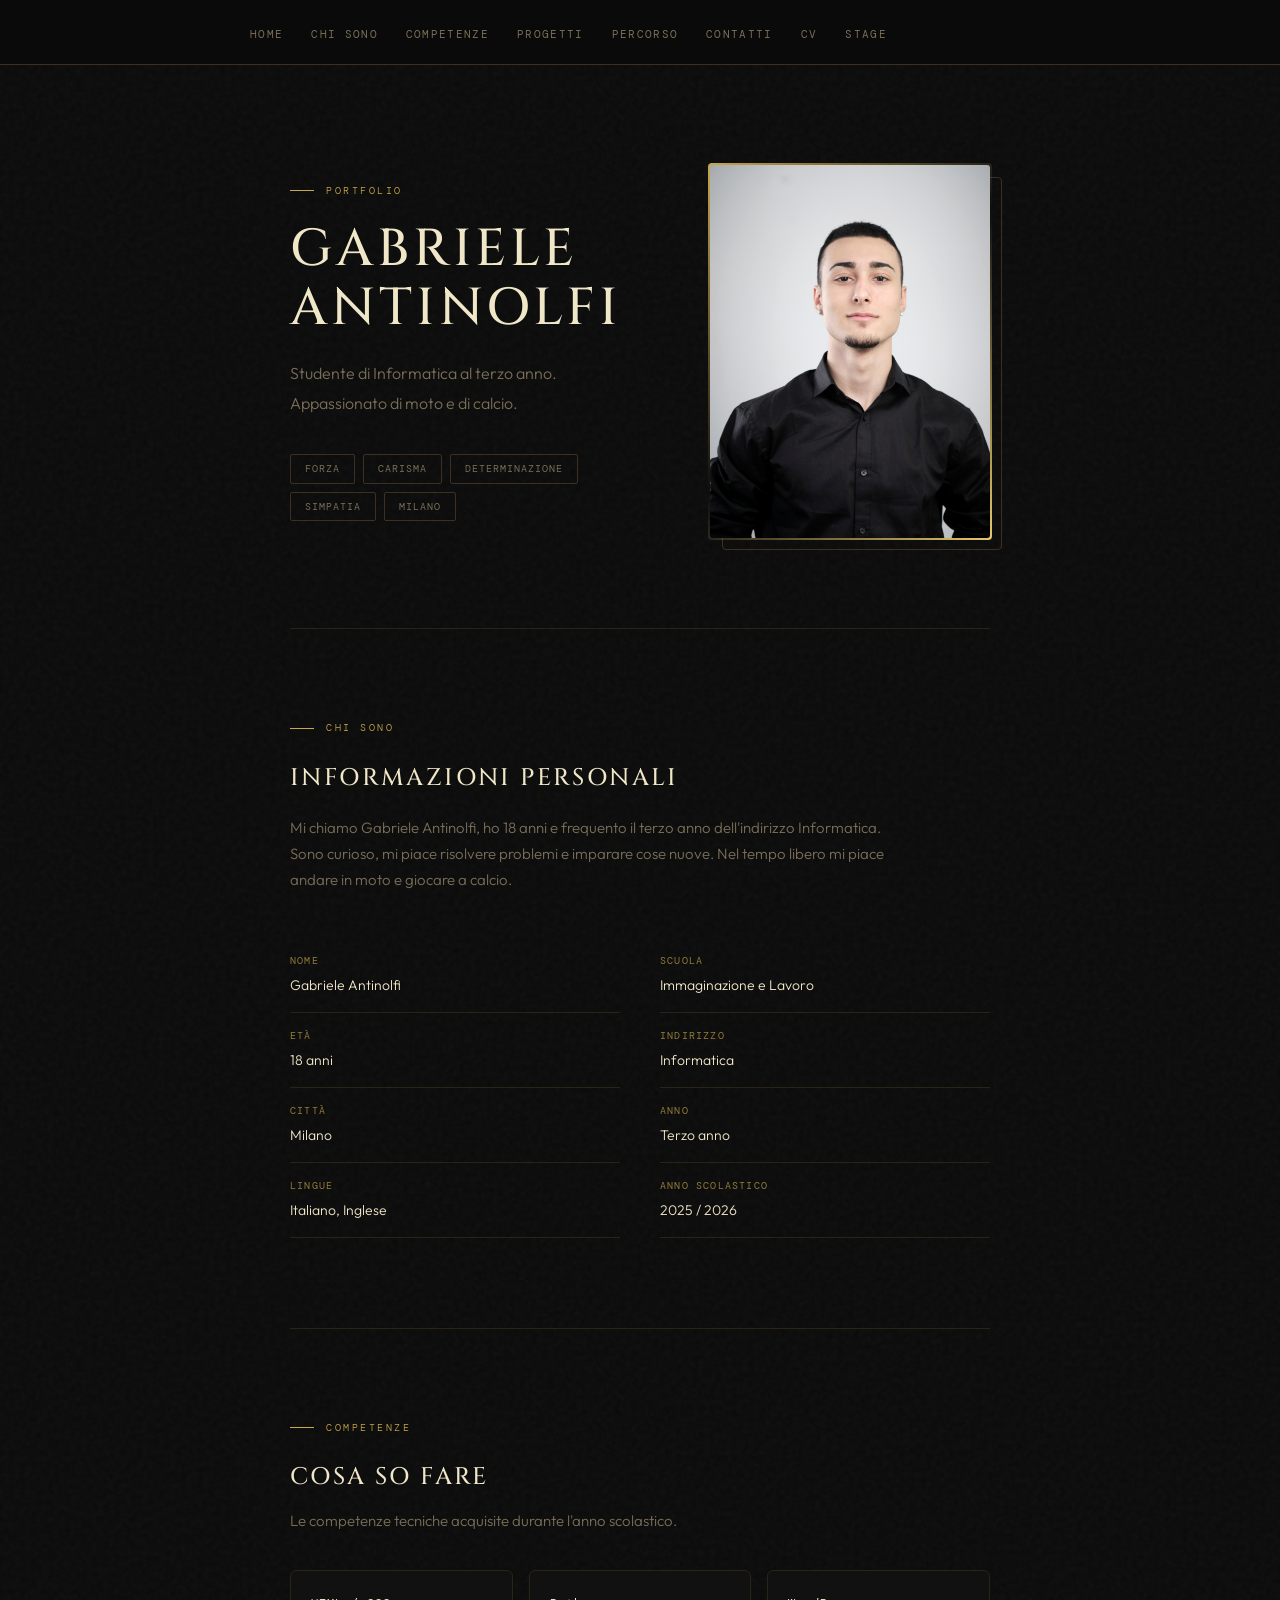
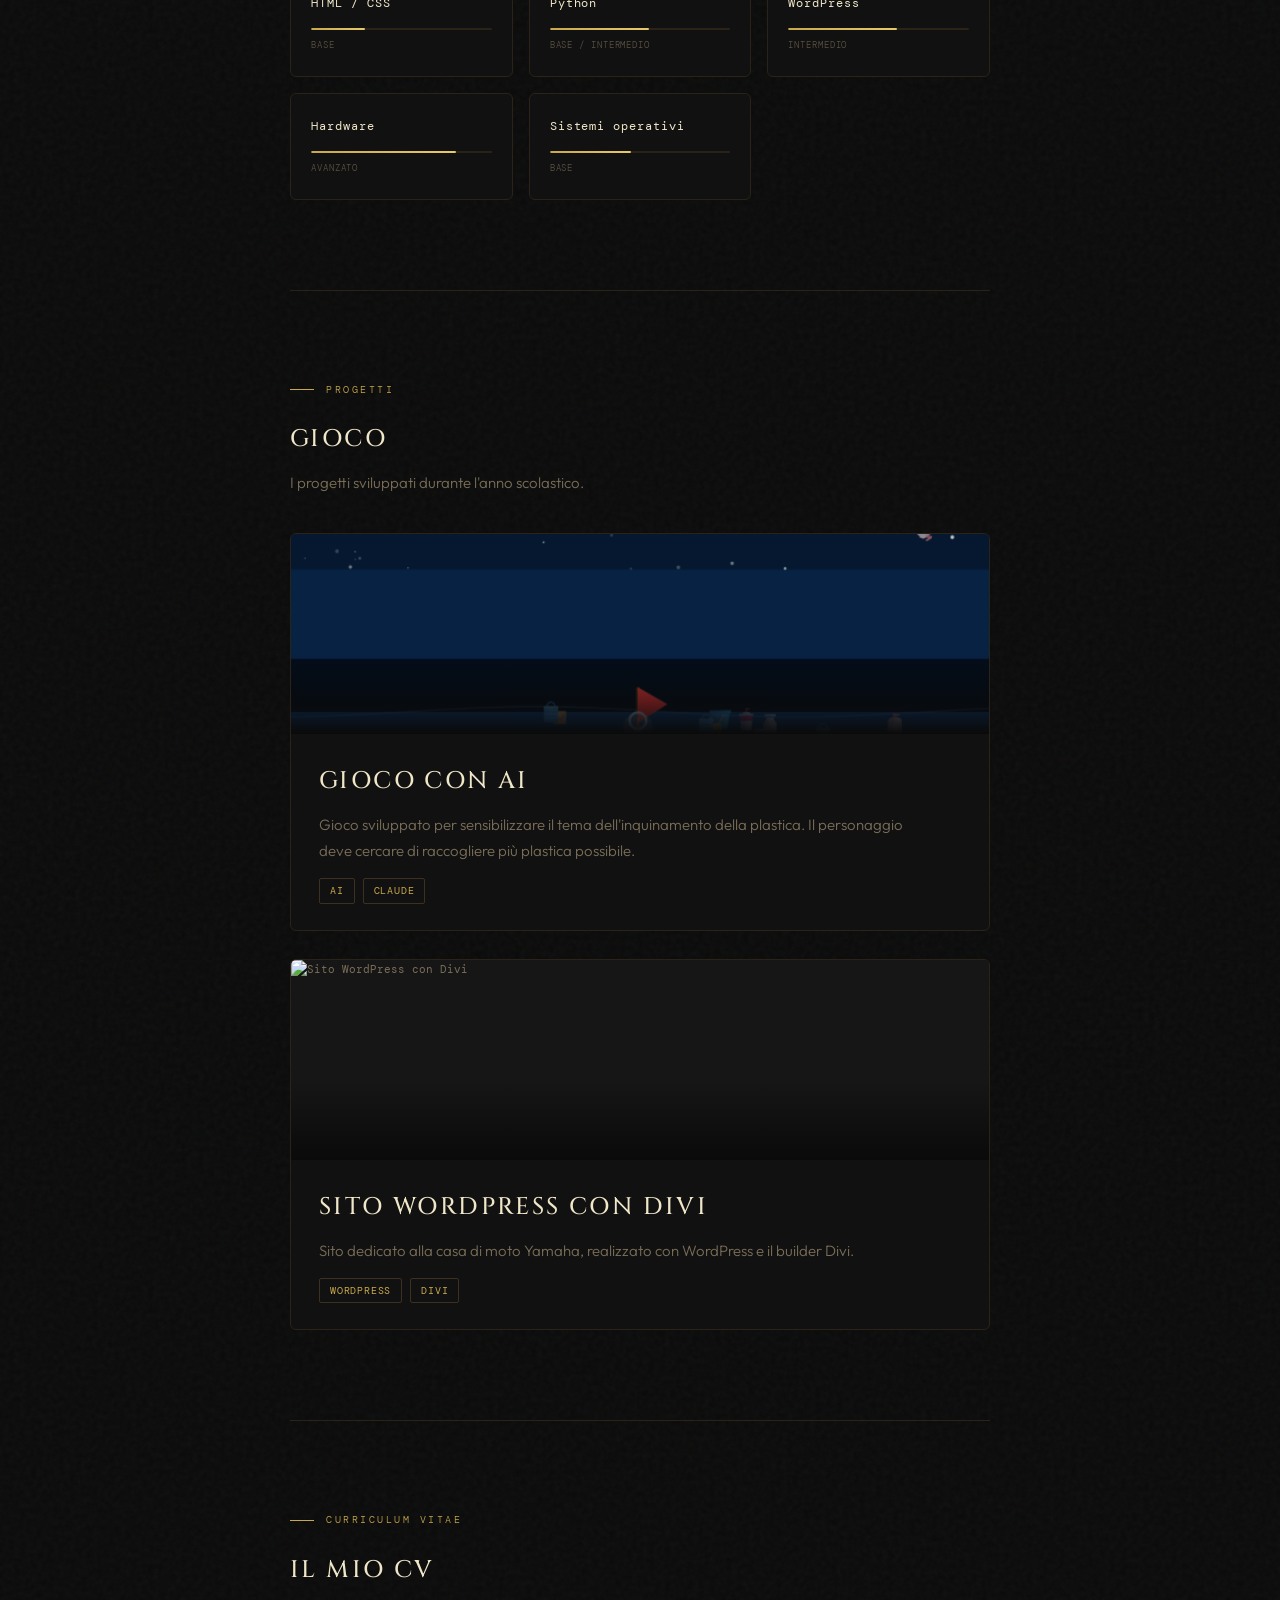
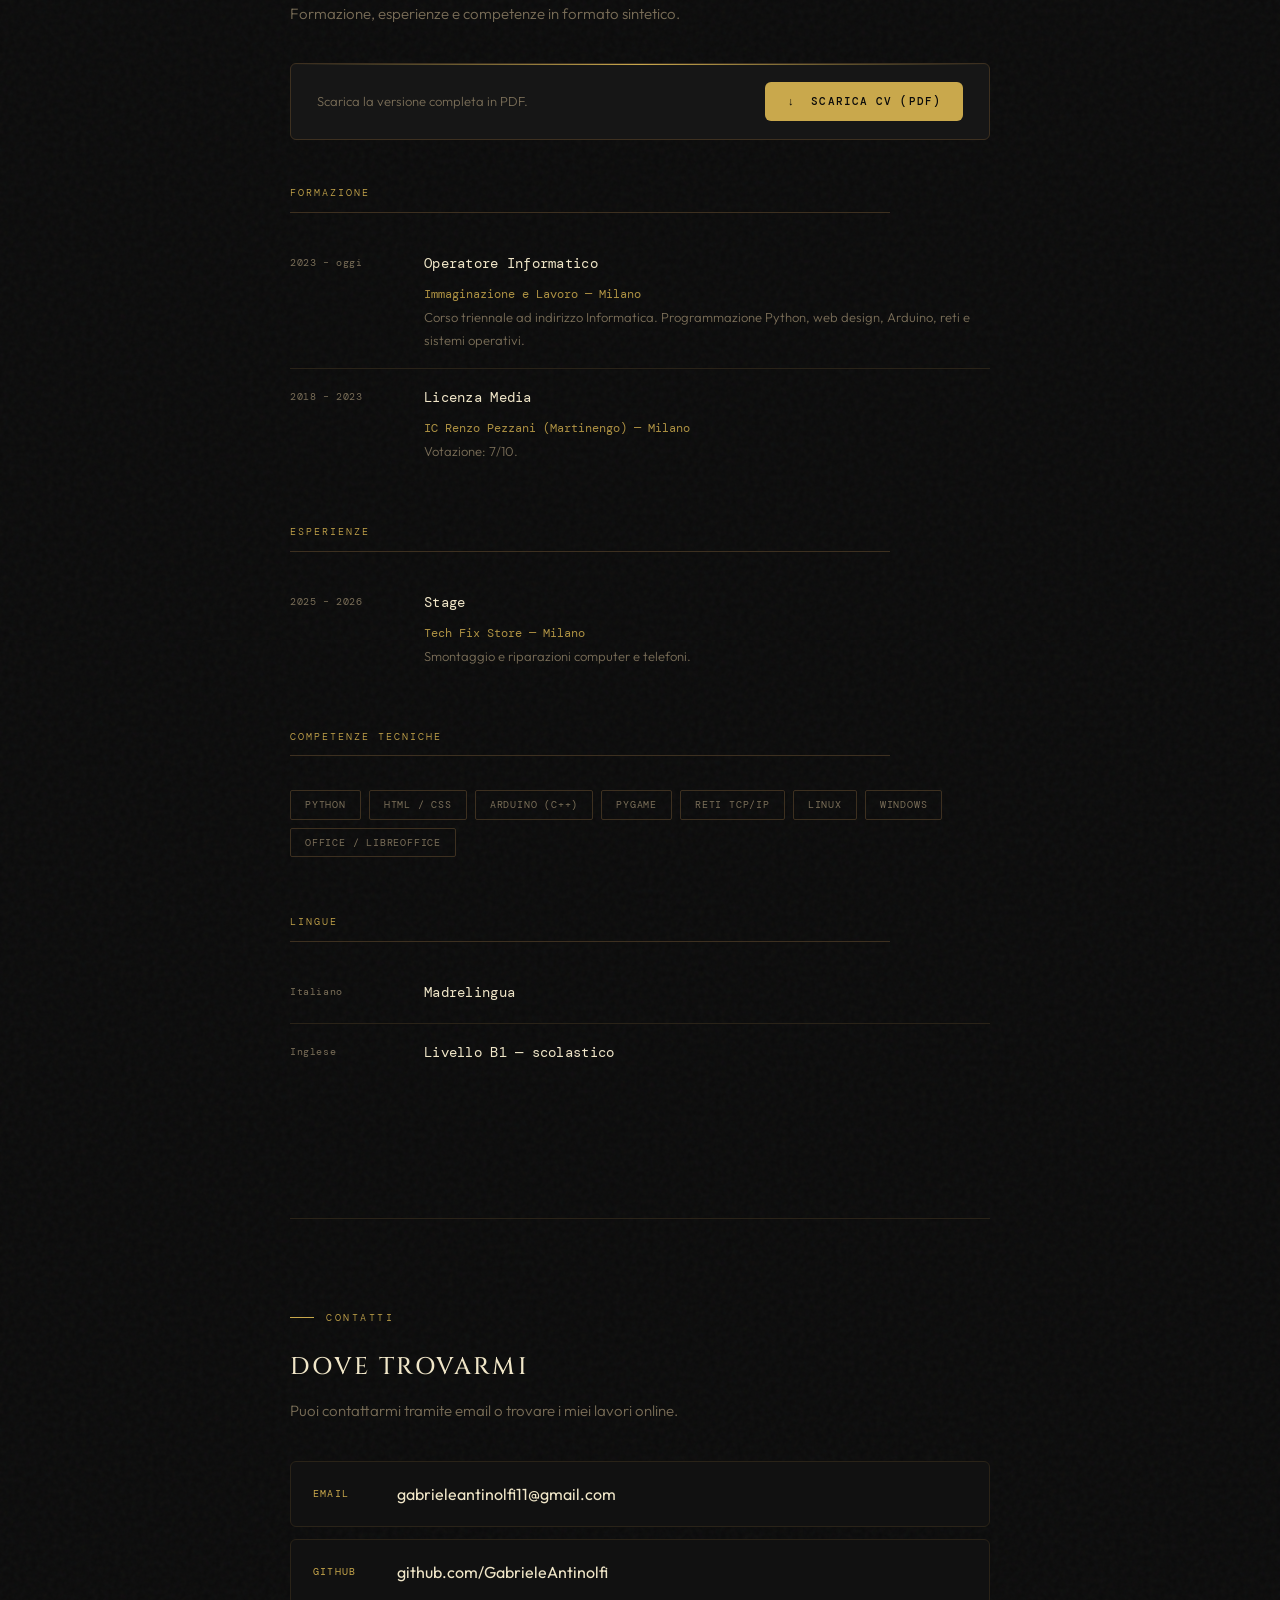
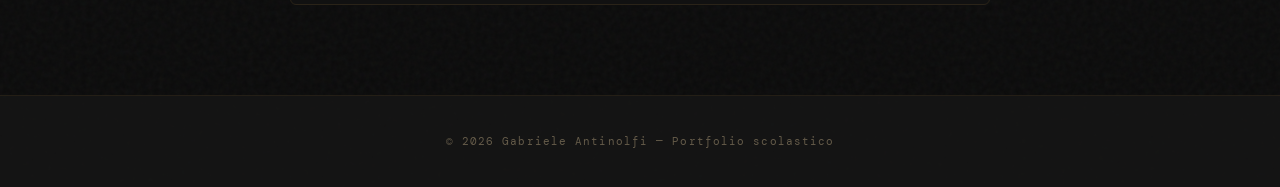
==== commit ba99c67f: "cv" ====
--- a/index.html
+++ b/index.html
@@ -211,7 +211,7 @@
 
       <div class="cv-download-bar">
         <p>Scarica la versione completa in PDF.</p>
-        <a href="cv.pdf" download="GabrieleAntinolfi_CV.pdf" class="btn-scarica">
+        <a href="doc/GabrieleAntinolfiCV.pdf" download="GabrieleAntinolfi_CV.pdf" target="_blank" class="btn-scarica">
           ↓ &nbsp;Scarica CV (PDF)
         </a>
       </div>
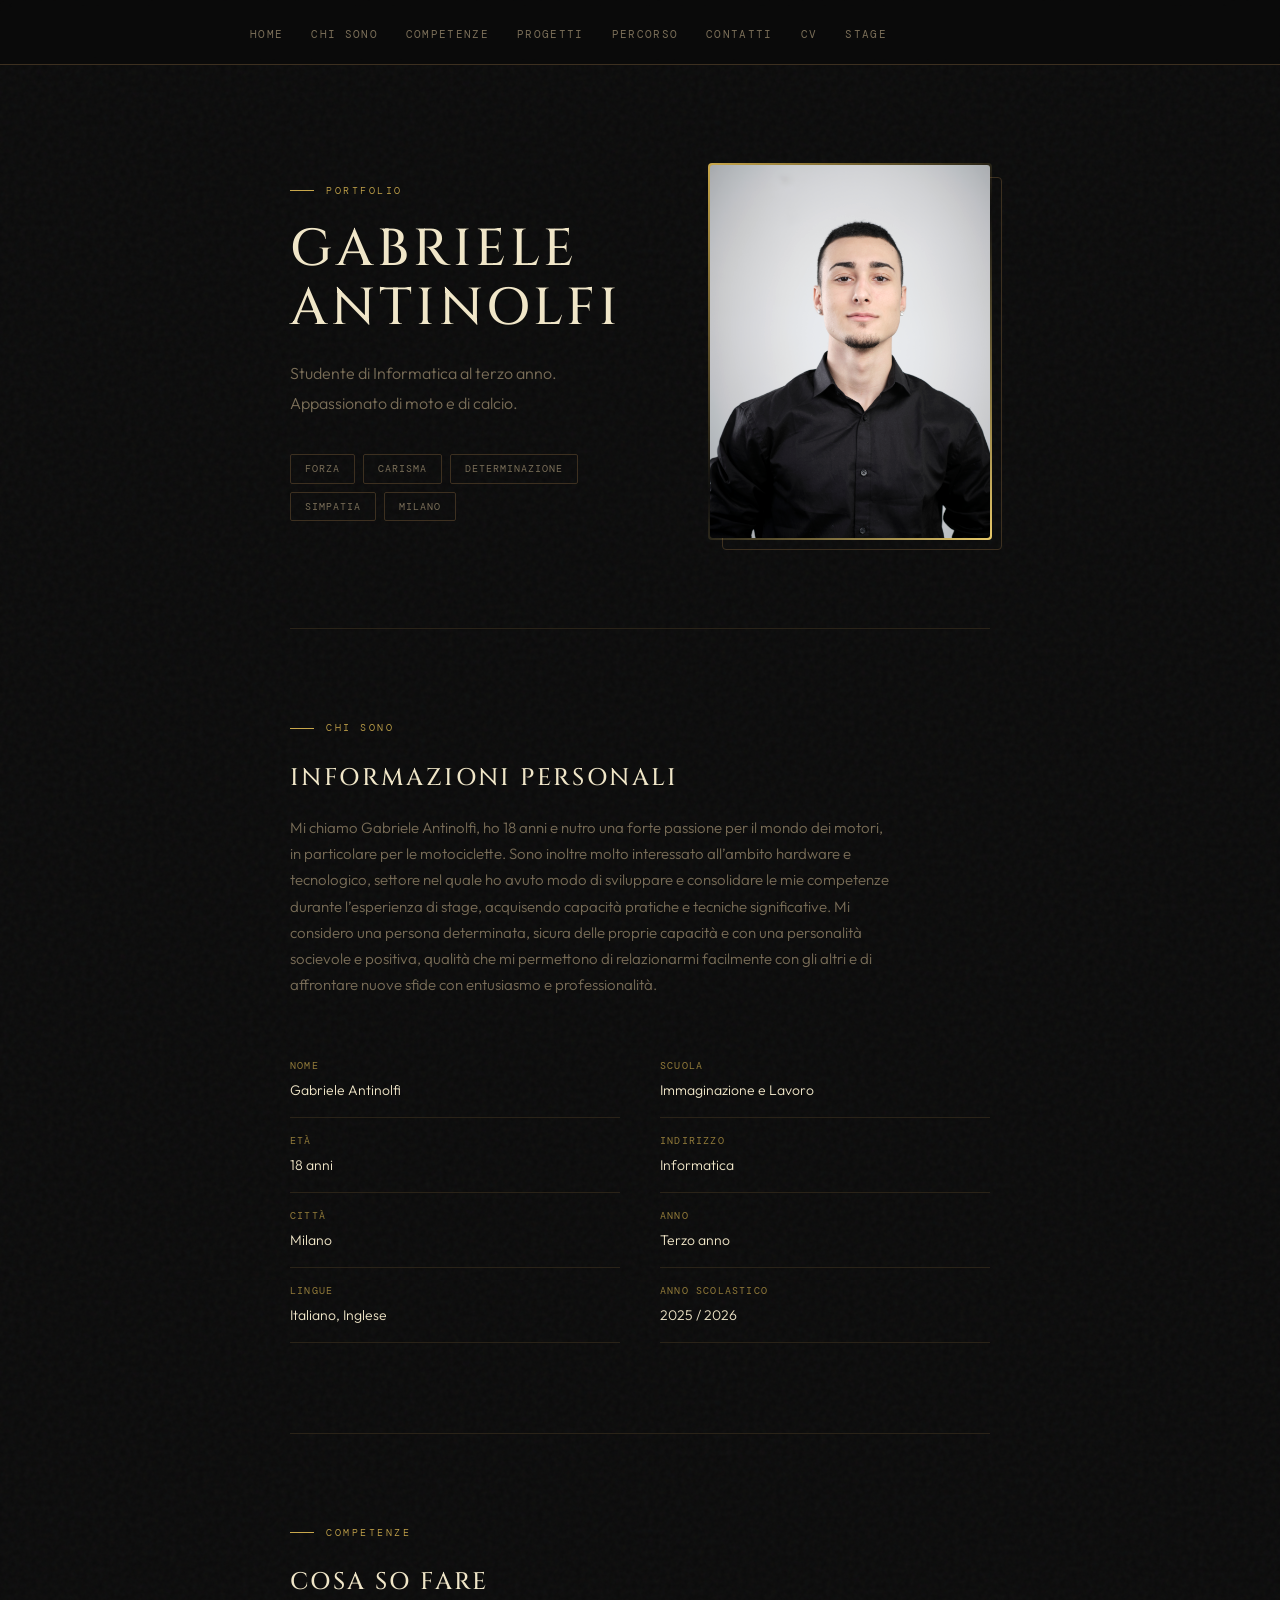
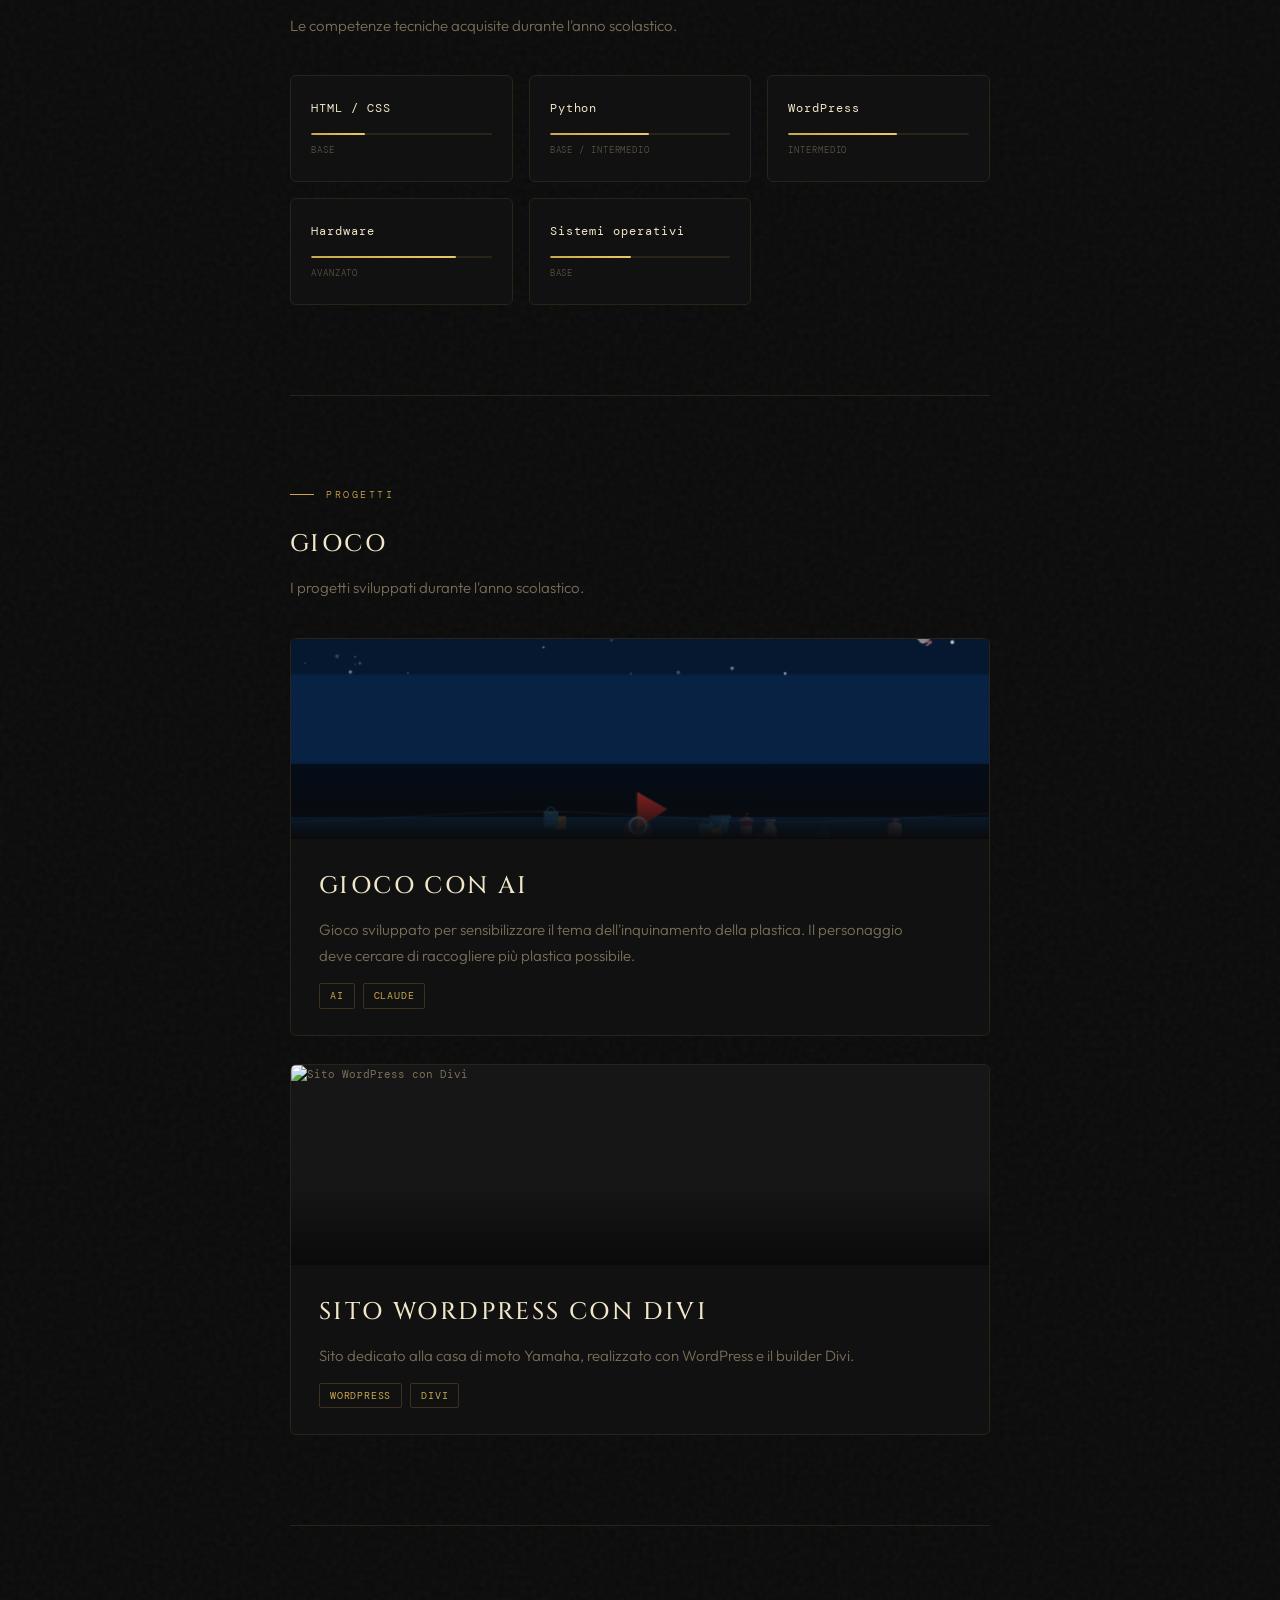
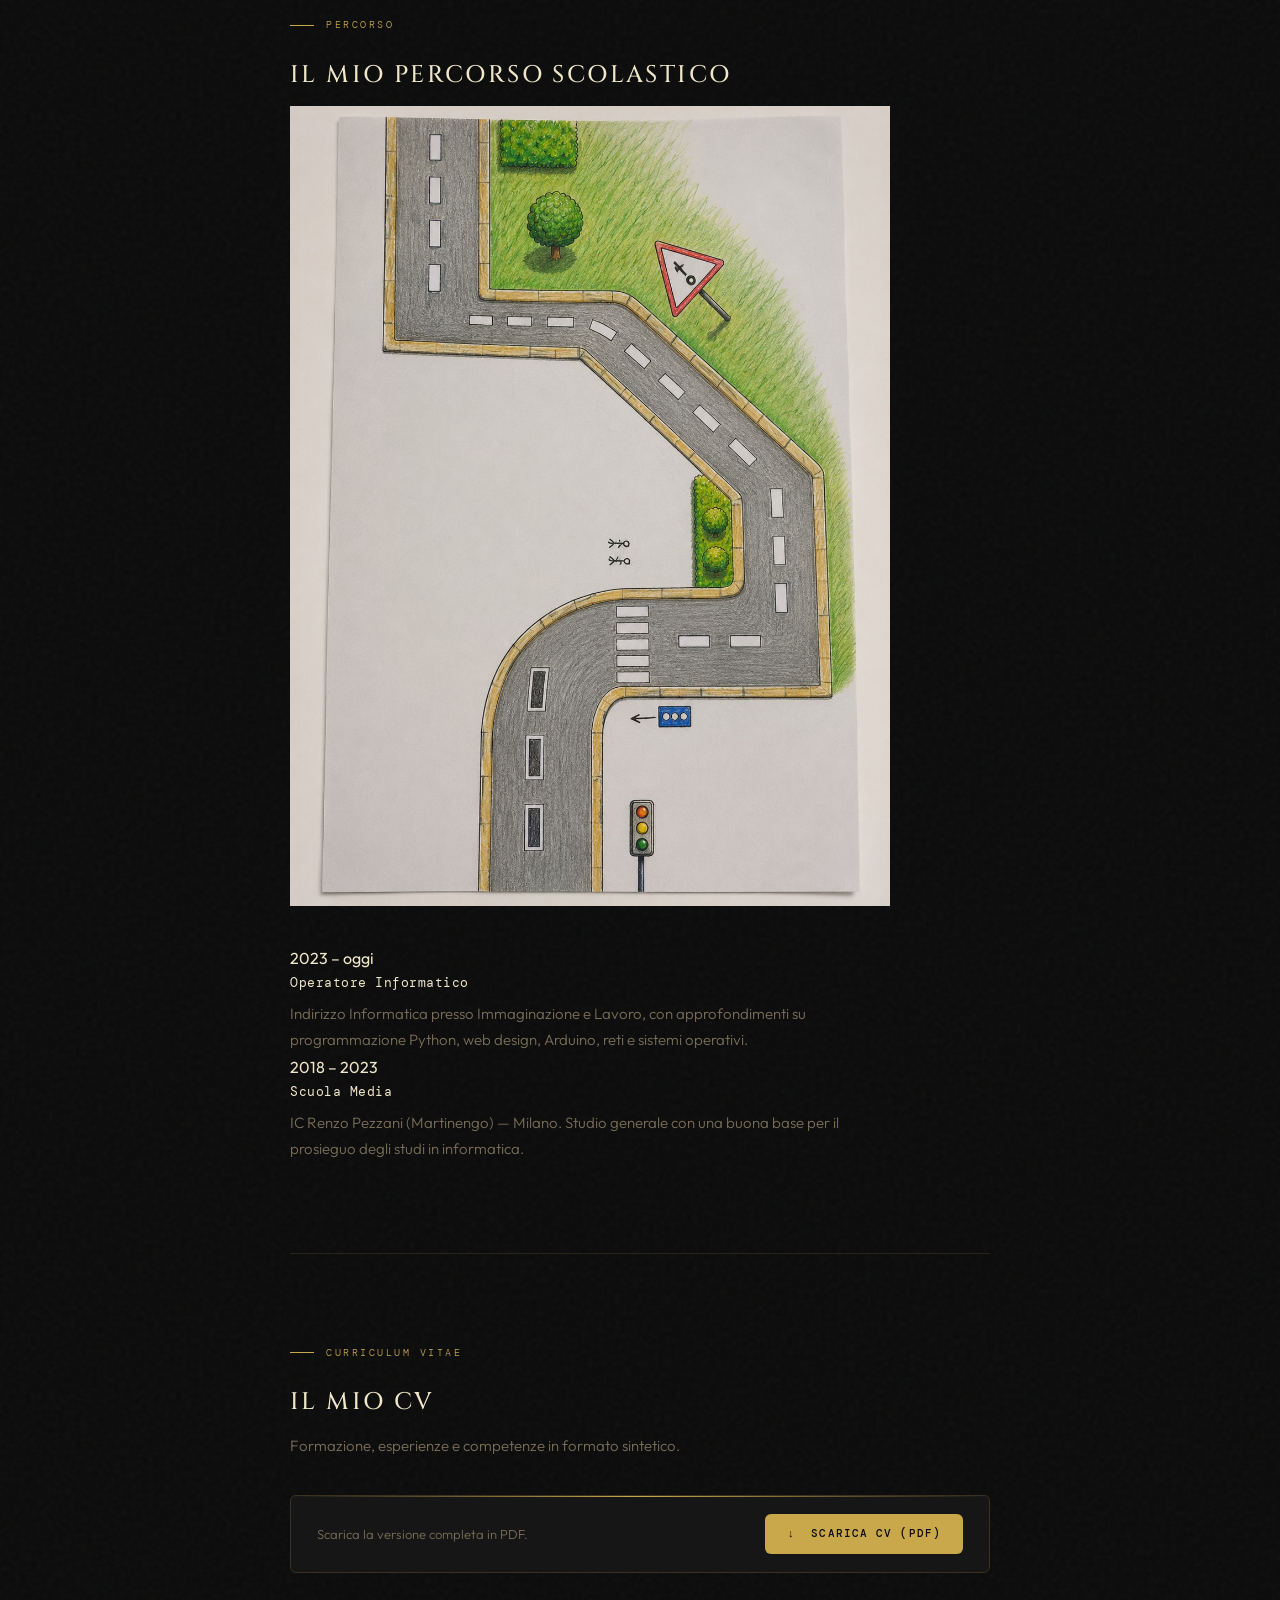
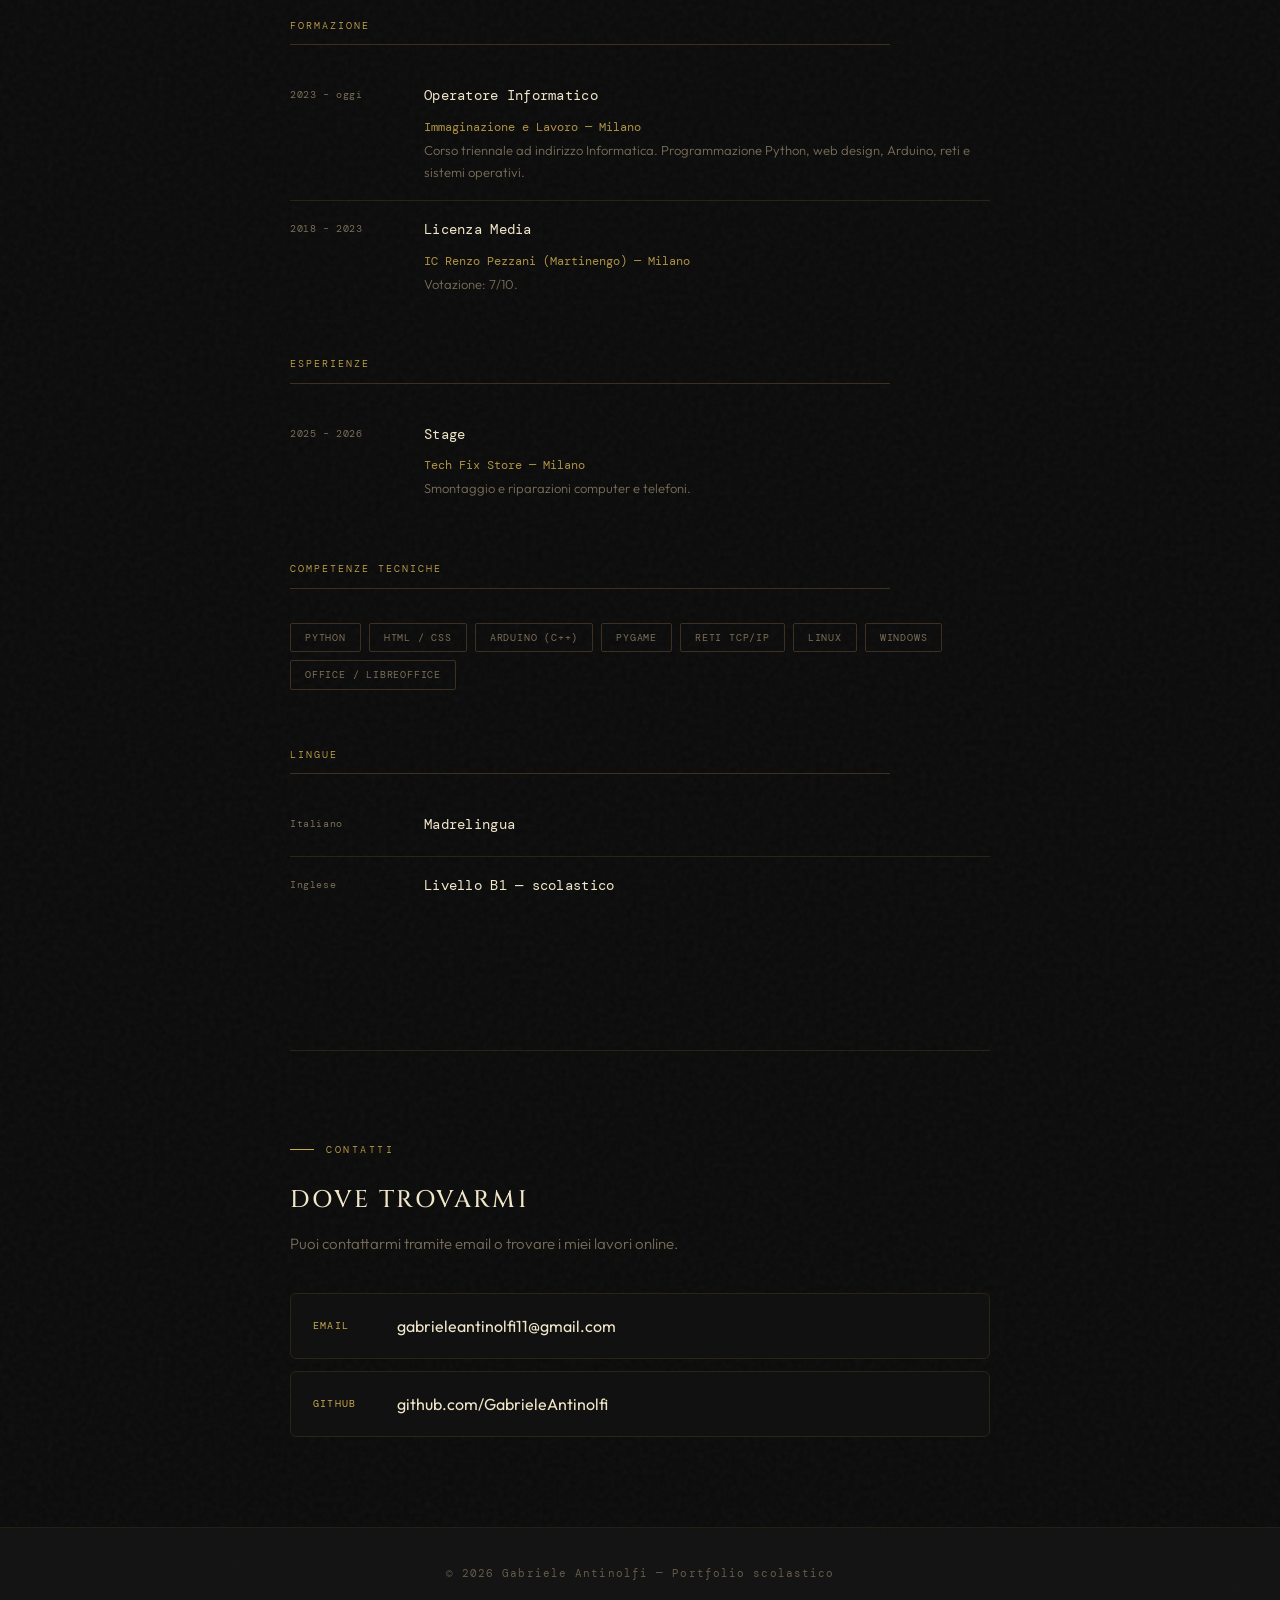
==== commit 4a9dccda: "con percorso" ====
--- a/index.html
+++ b/index.html
@@ -56,10 +56,12 @@
       <p class="etichetta">Chi sono</p>
       <h2>Informazioni personali</h2>
       <p style="margin-top: 16px;">
-        Mi chiamo Gabriele Antinolfi, ho 18 anni e frequento il terzo anno
-        dell'indirizzo Informatica. Sono curioso,
-        mi piace risolvere problemi e imparare cose nuove.
-        Nel tempo libero mi piace andare in moto e giocare a calcio.
+       Mi chiamo Gabriele Antinolfi, ho 18 anni e nutro una forte passione per il mondo dei motori, in particolare per le
+motociclette. Sono inoltre molto interessato all’ambito hardware e tecnologico, settore nel quale ho avuto modo di
+sviluppare e consolidare le mie competenze durante l’esperienza di stage, acquisendo capacità pratiche e tecniche
+significative.
+Mi considero una persona determinata, sicura delle proprie capacità e con una personalità socievole e positiva, qualità
+che mi permettono di relazionarmi facilmente con gli altri e di affrontare nuove sfide con entusiasmo e professionalità.
       </p>
 
       <div class="griglia-2col" style="margin-top: 44px;">
@@ -198,6 +200,35 @@
           </div>
         </div>
 
+      </div>
+    </section>
+
+    <!-- PERCORSO -->
+    <section id="percorso">
+      <p class="etichetta">Percorso</p>
+      <h2>Il mio percorso scolastico</h2>
+      <p style="margin-top: 10px;">
+        <img src="./img/WhatsApp Image 2026-05-26 at 21.46.20.jpeg" style="width:100%;height:100%;object-fit:cover;" alt="Foto del percorso scolastico">
+      </p>
+
+      <div class="percorso-lista" style="margin-top: 30px;">
+        <div class="percorso-item">
+          <span class="percorso-anno">2023 – oggi</span>
+          <div>
+            <h3>Operatore Informatico</h3>
+            <p>Indirizzo Informatica presso Immaginazione e Lavoro, con approfondimenti
+               su programmazione Python, web design, Arduino, reti e sistemi operativi.</p>
+          </div>
+        </div>
+
+        <div class="percorso-item">
+          <span class="percorso-anno">2018 – 2023</span>
+          <div>
+            <h3>Scuola Media</h3>
+            <p>IC Renzo Pezzani (Martinengo) — Milano. Studio generale con una buona base
+               per il prosieguo degli studi in informatica.</p>
+          </div>
+        </div>
       </div>
     </section>
 
